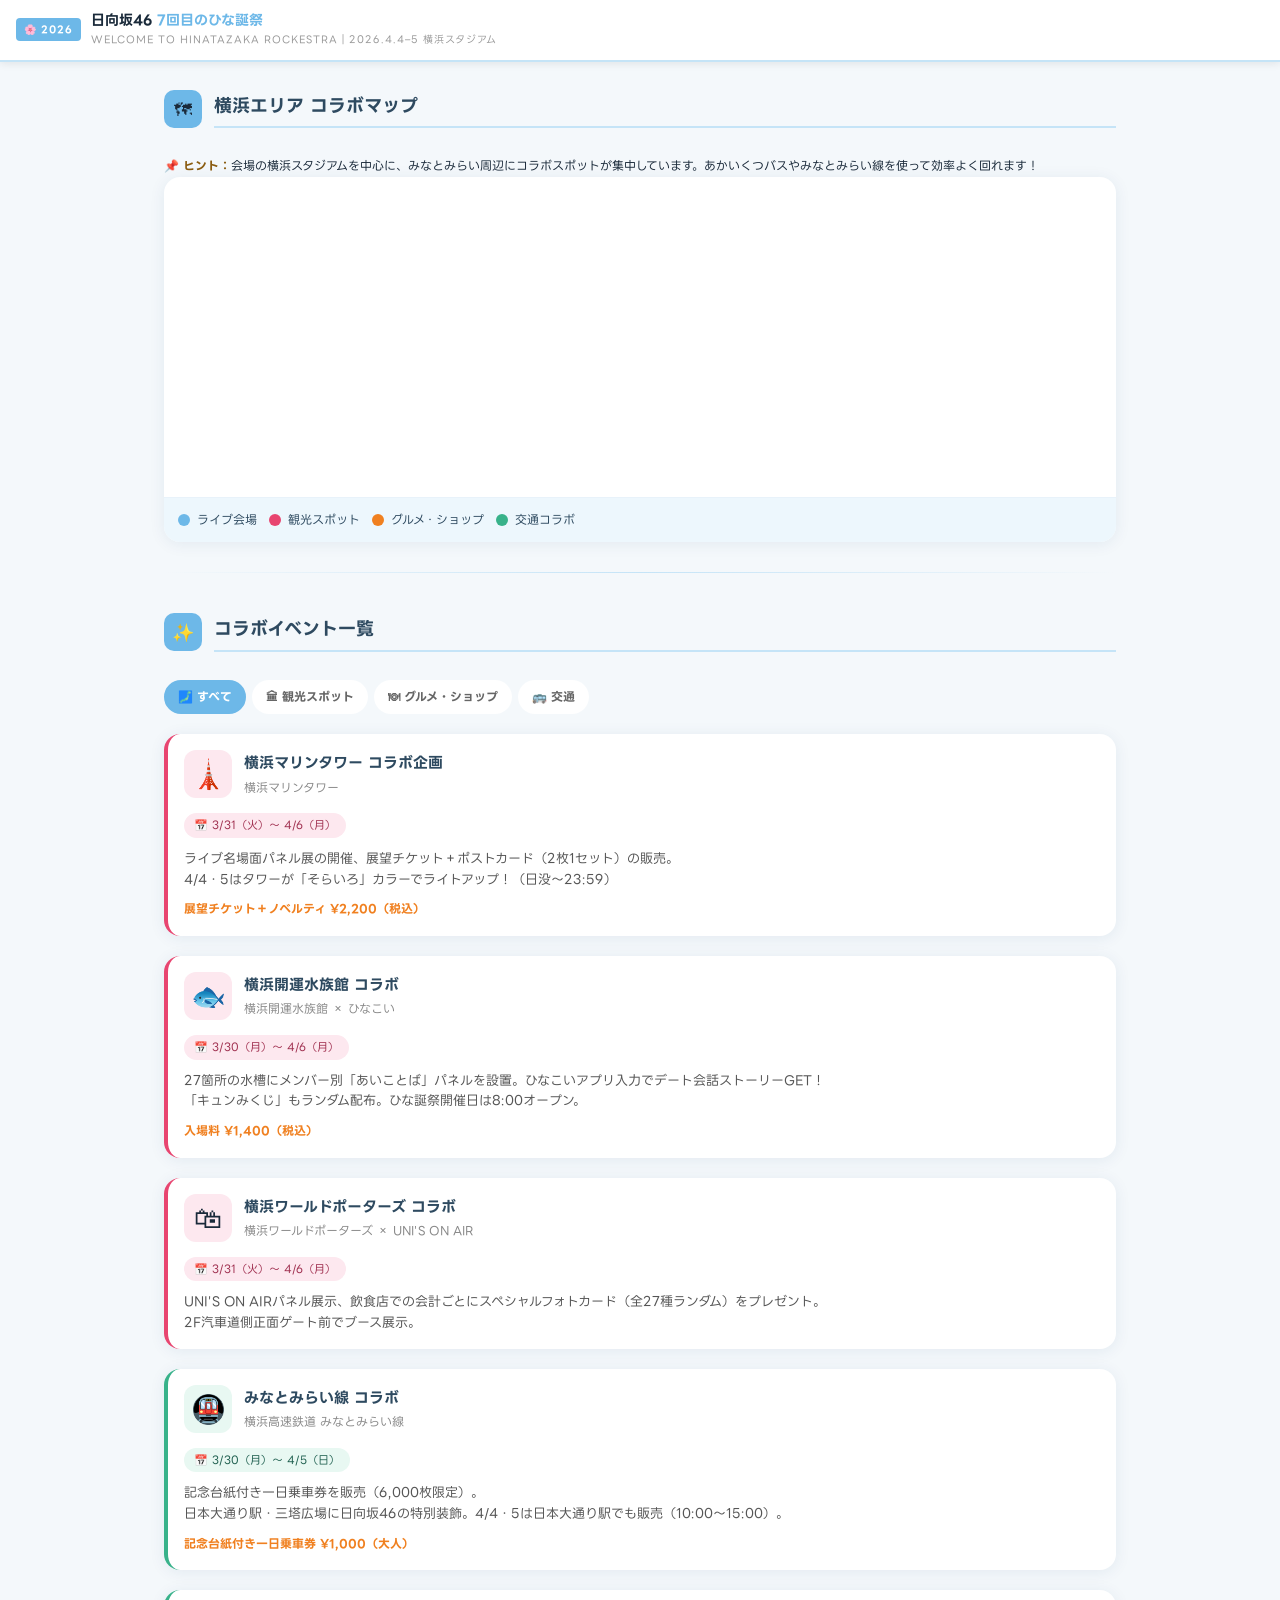
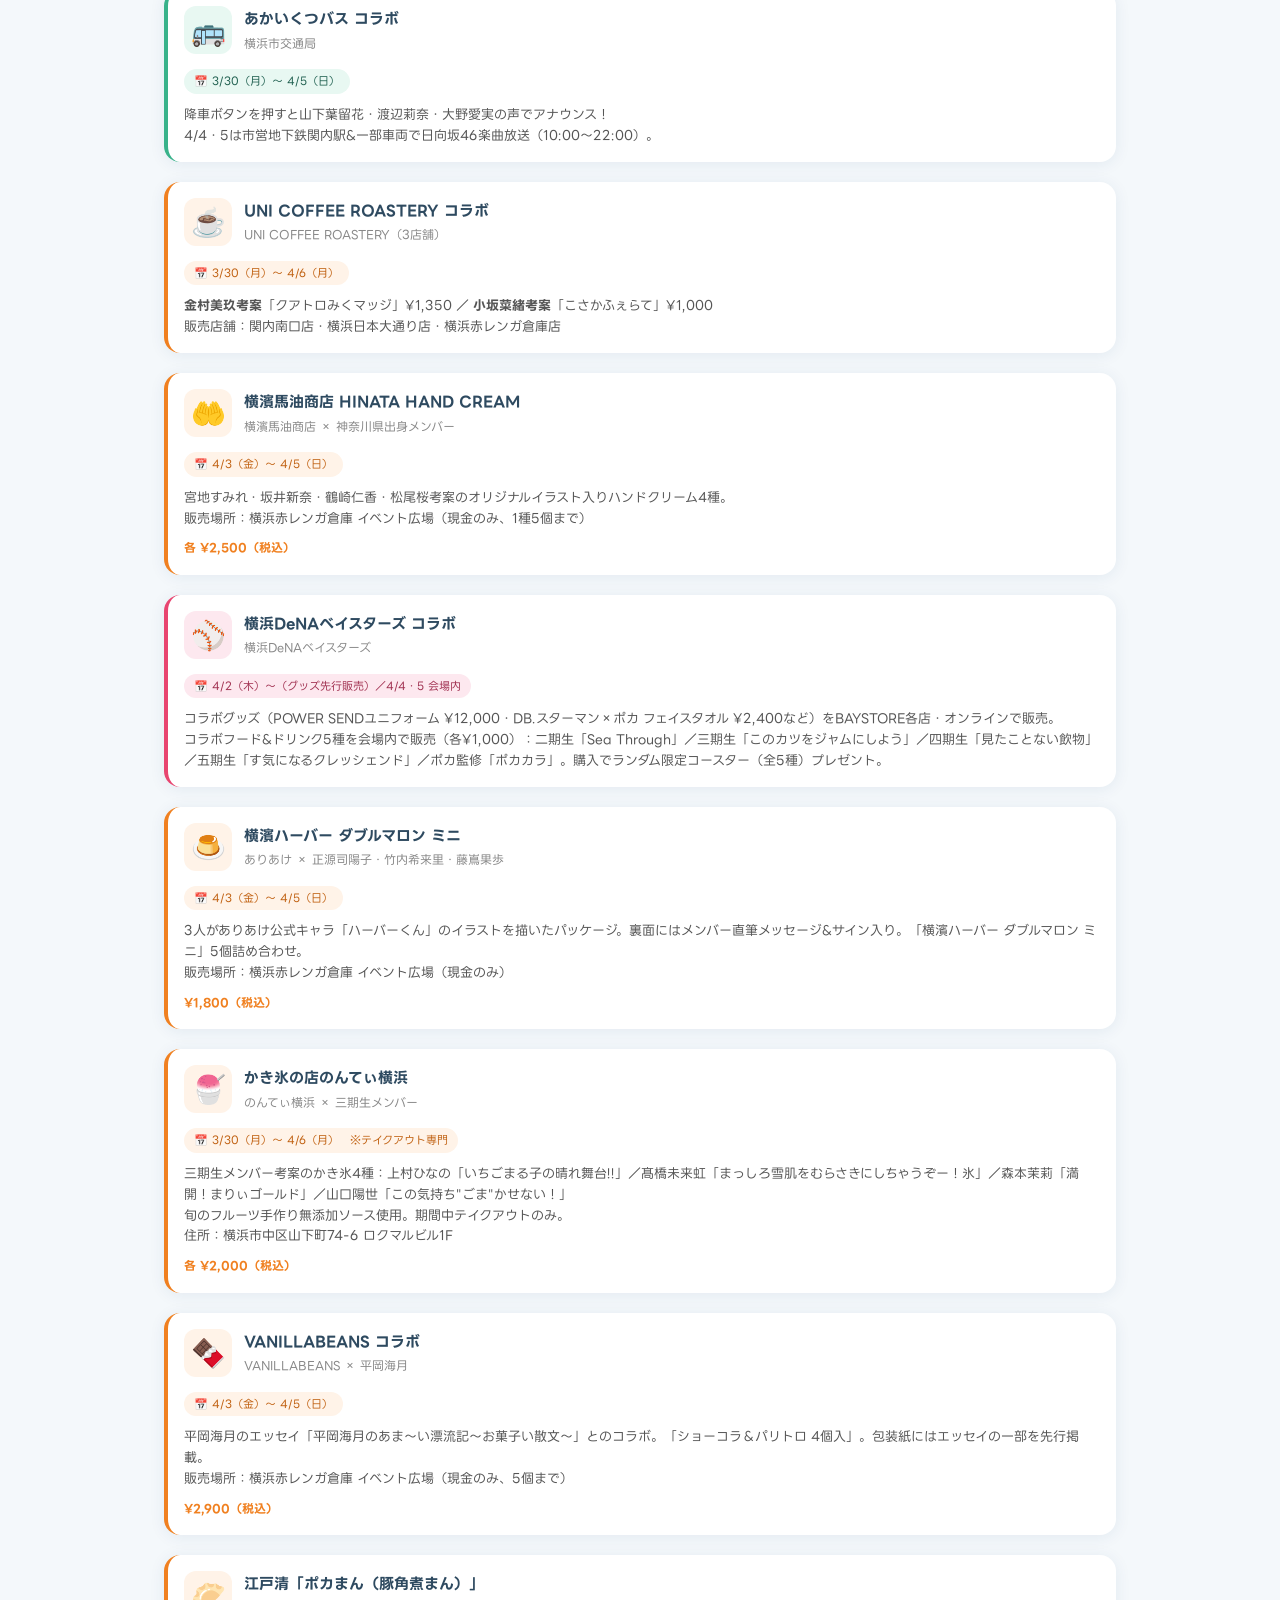
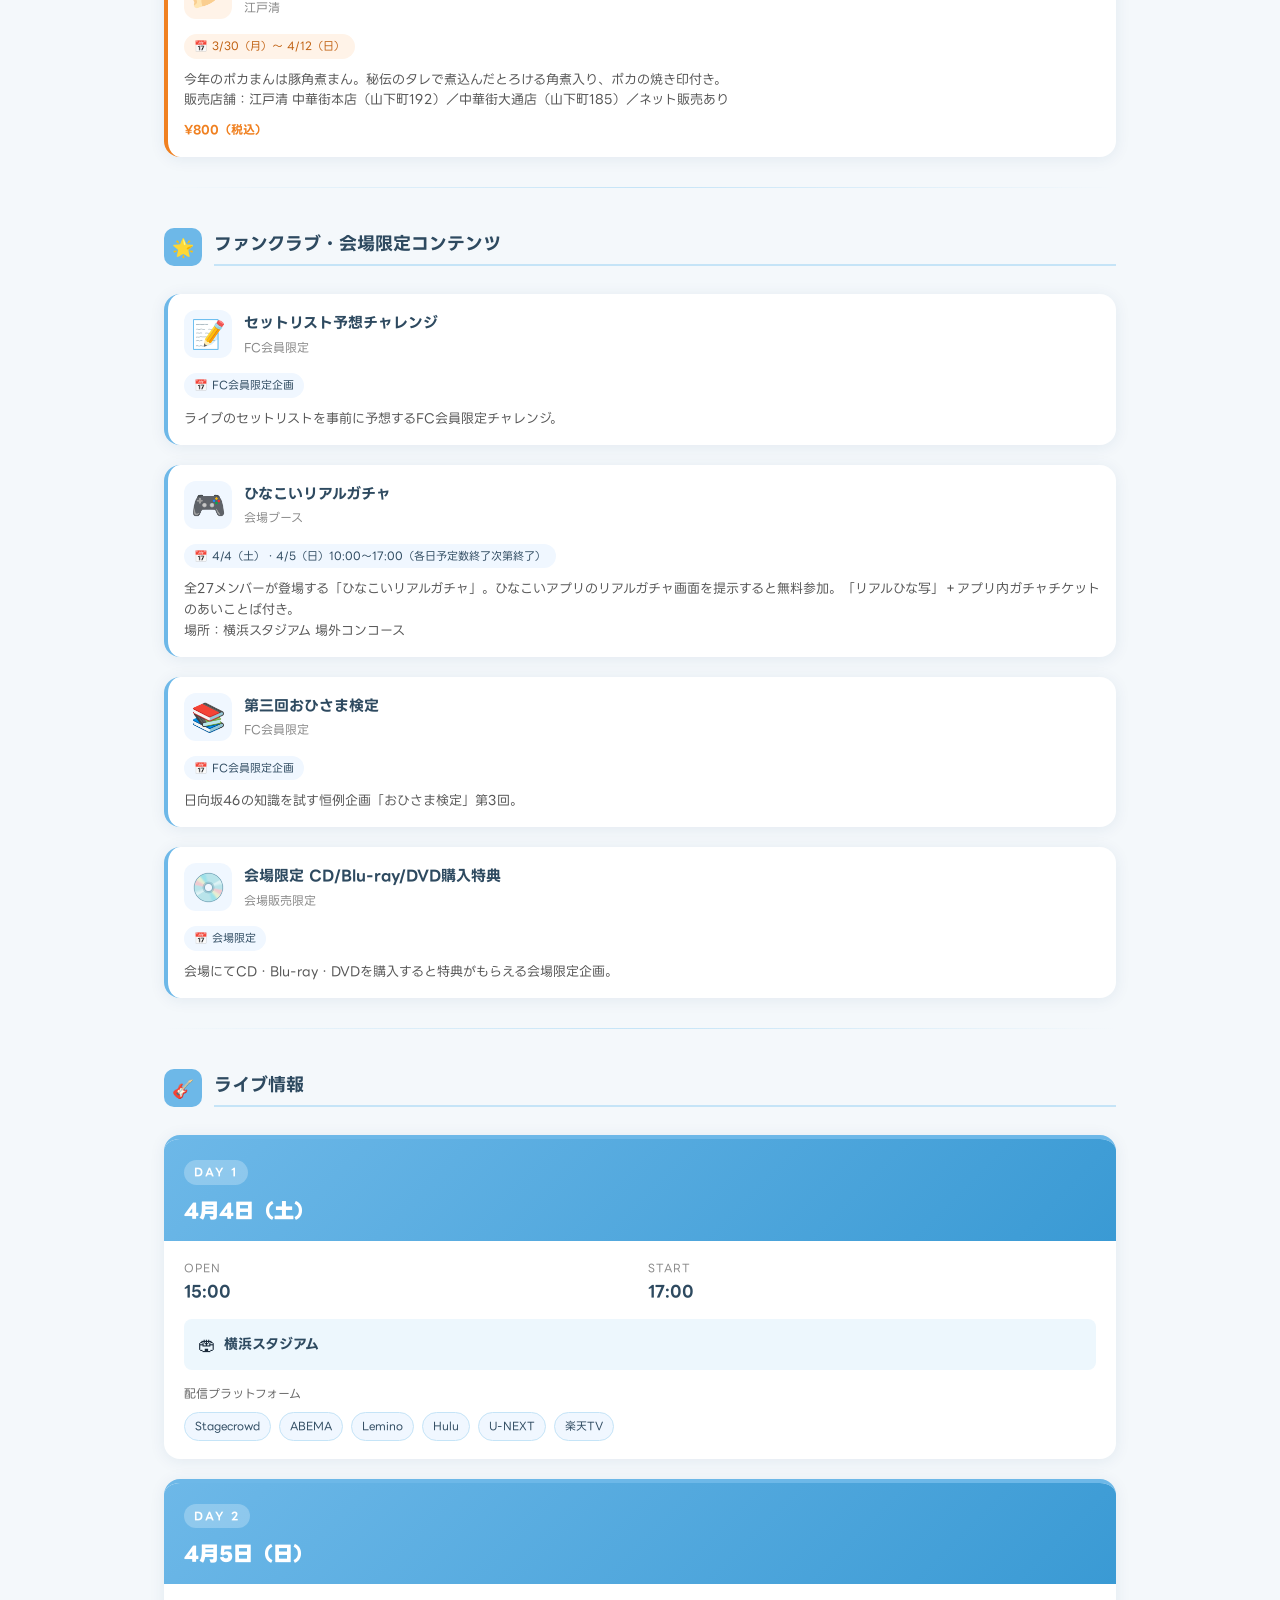
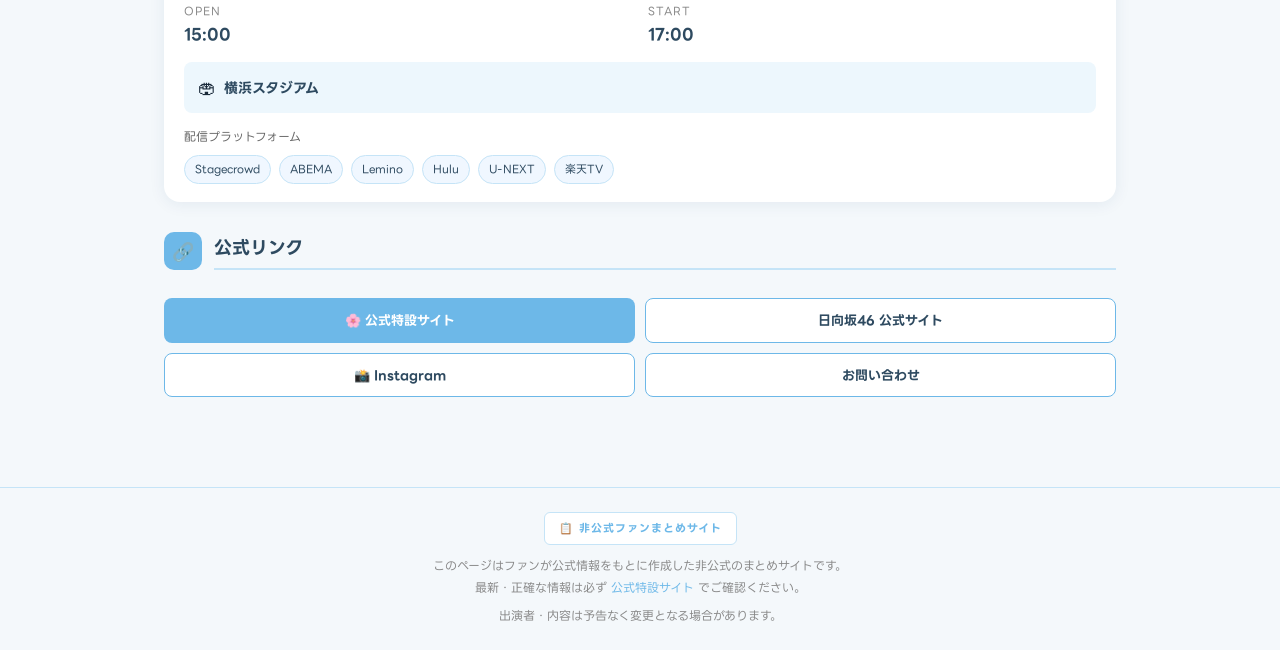
==== index.html @ e3f2eab0 "Rename hinatan7th.html to index.html" ====
<!DOCTYPE html>
<html lang="ja">
<head>
<meta charset="UTF-8">
<meta name="viewport" content="width=device-width, initial-scale=1.0">
<title>7回目のひな誕祭 イベント情報まとめ</title>
<link href="https://fonts.googleapis.com/css2?family=LINE+Seed+JP:wght@400;700&display=swap" rel="stylesheet">
<style>
  :root {
    --sky: #6db8e8;
    --sky-light: #c5e4f7;
    --sky-pale: #edf7fd;
    --yellow: #f9d030;
    --orange: #f08020;
    --dark: #1a2a3a;
    --mid: #2e4a60;
    --white: #ffffff;
    --gray: #f4f8fb;
    --accent: #e84570;
  }

  * { box-sizing: border-box; margin: 0; padding: 0; }

  body {
    font-family: 'LINE Seed JP', sans-serif;
    background: var(--gray);
    color: var(--dark);
    line-height: 1.7;
  }

  /* ===== HEADER ===== */
  .hero {
    background: var(--white);
    border-bottom: 2px solid var(--sky-light);
    padding: 18px 32px;
    display: flex;
    align-items: center;
    gap: 14px;
  }
  .hero-badge {
    display: inline-block;
    background: var(--sky);
    color: var(--white);
    font-size: 11px;
    font-weight: 700;
    letter-spacing: 1px;
    padding: 4px 12px;
    border-radius: 4px;
    white-space: nowrap;
    flex-shrink: 0;
  }
  .hero-text { flex: 1; }
  .hero h1 {
    font-size: 17px;
    color: var(--dark);
    font-weight: 700;
    line-height: 1.2;
  }
  .hero h1 span { color: var(--sky); }
  .hero-sub {
    font-size: 11px;
    color: #999;
    letter-spacing: 1px;
    margin-top: 2px;
  }
  .hero-info-row { display: none; }

  /* ===== SECTION ===== */
  .section {
    max-width: 980px;
    margin: 0 auto;
    padding: 50px 20px 10px;
  }
  .section-title {
    display: flex;
    align-items: center;
    gap: 12px;
    margin-bottom: 28px;
  }
  .section-title .icon {
    width: 38px;
    height: 38px;
    background: var(--sky);
    border-radius: 10px;
    display: flex;
    align-items: center;
    justify-content: center;
    font-size: 18px;
    flex-shrink: 0;
  }
  .section-title h2 {
    font-family: 'LINE Seed JP', sans-serif;
    font-size: 22px;
    font-weight: 700;
    color: var(--mid);
    border-bottom: 2px solid var(--sky-light);
    padding-bottom: 6px;
    flex: 1;
  }

  /* ===== LIVE CARDS ===== */
  .live-grid {
    display: grid;
    grid-template-columns: repeat(auto-fit, minmax(280px, 1fr));
    gap: 20px;
    margin-bottom: 30px;
  }
  .live-card {
    background: white;
    border-radius: 16px;
    overflow: hidden;
    box-shadow: 0 2px 16px rgba(30,70,120,0.08);
    border-top: 4px solid var(--sky);
  }
  .live-card-head {
    background: linear-gradient(135deg, var(--sky) 0%, #3a9ad4 100%);
    color: white;
    padding: 18px 20px 14px;
  }
  .live-card-head .day-badge {
    background: rgba(255,255,255,0.25);
    font-size: 11px;
    font-weight: 700;
    letter-spacing: 2px;
    padding: 3px 10px;
    border-radius: 20px;
    margin-bottom: 8px;
    display: inline-block;
  }
  .live-card-head .date {
    font-size: 20px;
    font-weight: 900;
  }
  .live-card-body { padding: 18px 20px; }
  .time-row {
    display: flex;
    gap: 16px;
    margin-bottom: 14px;
  }
  .time-item { flex: 1; }
  .time-item .t-label { font-size: 11px; color: #888; letter-spacing: 1px; }
  .time-item .t-value { font-size: 16px; font-weight: 700; color: var(--mid); }
  .venue-row {
    display: flex;
    align-items: center;
    gap: 8px;
    background: var(--sky-pale);
    border-radius: 8px;
    padding: 10px 14px;
    margin-bottom: 14px;
  }
  .venue-row .v-icon { font-size: 18px; }
  .venue-row .v-text { font-size: 14px; font-weight: 700; color: var(--mid); }
  .stream-label { font-size: 12px; color: #666; margin-bottom: 8px; font-weight: 500; }
  .stream-row {
    display: flex;
    gap: 8px;
    flex-wrap: wrap;
  }
  .stream-tag {
    background: #f0f7ff;
    color: var(--mid);
    font-size: 11px;
    padding: 4px 10px;
    border-radius: 20px;
    border: 1px solid var(--sky-light);
    font-weight: 500;
  }

  /* ===== TICKET BOX ===== */
  .ticket-box {
    background: white;
    border-radius: 16px;
    padding: 24px;
    box-shadow: 0 2px 16px rgba(30,70,120,0.08);
    margin-bottom: 30px;
  }
  .ticket-row {
    display: grid;
    grid-template-columns: repeat(auto-fit, minmax(200px, 1fr));
    gap: 14px;
  }
  .ticket-item {
    border: 1px solid #e0eef8;
    border-radius: 10px;
    padding: 14px 16px;
    position: relative;
  }
  .ticket-item.main { border-color: var(--sky); background: var(--sky-pale); }
  .ticket-item .t-type { font-size: 12px; color: #888; margin-bottom: 4px; }
  .ticket-item .t-price { font-size: 20px; font-weight: 900; color: var(--mid); }
  .ticket-item .t-note { font-size: 11px; color: #aaa; margin-top: 2px; }
  .ticket-links {
    margin-top: 16px;
    display: flex;
    gap: 10px;
    flex-wrap: wrap;
  }
  .ticket-link {
    display: inline-flex;
    align-items: center;
    gap: 6px;
    background: var(--sky);
    color: white;
    text-decoration: none;
    padding: 9px 18px;
    border-radius: 8px;
    font-size: 13px;
    font-weight: 600;
    transition: background 0.2s;
  }
  .ticket-link:hover { background: #4aa8d8; }
  .ticket-link.secondary {
    background: white;
    color: var(--mid);
    border: 1px solid var(--sky);
  }
  .ticket-link.secondary:hover { background: var(--sky-pale); }

  /* ===== COLLAB CARDS ===== */
  .collab-grid {
    display: grid;
    grid-template-columns: repeat(3, 1fr);
    gap: 20px;
    margin-bottom: 30px;
  }
  .collab-card {
    background: white;
    border-radius: 16px;
    padding: 22px;
    box-shadow: 0 2px 16px rgba(30,70,120,0.08);
    border-left: 4px solid var(--sky);
    transition: transform 0.2s, box-shadow 0.2s;
  }
  .collab-card:hover {
    transform: translateY(-3px);
    box-shadow: 0 8px 28px rgba(30,70,120,0.14);
  }
  .collab-card.food { border-left-color: var(--orange); }
  .collab-card.transport { border-left-color: #38b28a; }
  .collab-card.spot { border-left-color: var(--accent); }
  .collab-head {
    display: flex;
    align-items: flex-start;
    gap: 12px;
    margin-bottom: 12px;
  }
  .collab-emoji {
    font-size: 28px;
    width: 48px;
    height: 48px;
    display: flex;
    align-items: center;
    justify-content: center;
    background: var(--sky-pale);
    border-radius: 12px;
    flex-shrink: 0;
  }
  .collab-card.food .collab-emoji { background: #fff3e8; }
  .collab-card.transport .collab-emoji { background: #e8f8f2; }
  .collab-card.spot .collab-emoji { background: #fde8ef; }
  .collab-title { font-size: 15px; font-weight: 700; color: var(--mid); margin-bottom: 2px; }
  .collab-partner { font-size: 12px; color: #888; }
  .collab-period {
    display: inline-block;
    background: #f0f7ff;
    color: var(--mid);
    font-size: 11px;
    padding: 3px 10px;
    border-radius: 20px;
    margin-bottom: 10px;
    font-weight: 500;
  }
  .collab-card.food .collab-period { background: #fff3e8; color: #c06010; }
  .collab-card.transport .collab-period { background: #e8f8f2; color: #206050; }
  .collab-card.spot .collab-period { background: #fde8ef; color: #a03050; }
  .collab-desc { font-size: 13px; color: #555; line-height: 1.6; }
  .collab-price {
    margin-top: 10px;
    font-size: 12px;
    font-weight: 700;
    color: var(--orange);
  }

  /* ===== MAP ===== */
  .map-container {
    background: white;
    border-radius: 16px;
    overflow: hidden;
    box-shadow: 0 2px 16px rgba(30,70,120,0.08);
    margin-bottom: 30px;
  }
  .map-container iframe {
    width: 100%;
    height: 460px;
    border: none;
    display: block;
  }
  .map-legend {
    padding: 18px 22px;
    display: flex;
    gap: 20px;
    flex-wrap: wrap;
    border-top: 1px solid #e8f2fa;
    background: var(--sky-pale);
  }
  .map-legend-item {
    display: flex;
    align-items: center;
    gap: 7px;
    font-size: 12px;
    color: var(--mid);
    font-weight: 500;
  }
  .legend-dot {
    width: 12px;
    height: 12px;
    border-radius: 50%;
    flex-shrink: 0;
  }

  /* ===== CATEGORY TABS ===== */
  .cat-tabs {
    display: flex;
    gap: 10px;
    flex-wrap: wrap;
    margin-bottom: 20px;
  }
  .cat-tab {
    padding: 6px 16px;
    border-radius: 20px;
    font-size: 13px;
    font-weight: 600;
    cursor: pointer;
    border: 2px solid transparent;
    background: white;
    color: #666;
    transition: all 0.2s;
  }
  .cat-tab.active, .cat-tab:hover { background: var(--sky); color: white; border-color: var(--sky); }
  .cat-tab.food.active, .cat-tab.food:hover { background: var(--orange); border-color: var(--orange); }
  .cat-tab.transport.active, .cat-tab.transport:hover { background: #38b28a; border-color: #38b28a; }
  .cat-tab.spot.active, .cat-tab.spot:hover { background: var(--accent); border-color: var(--accent); }

  /* ===== DIVIDER ===== */
  .divider {
    height: 1px;
    background: linear-gradient(90deg, transparent, var(--sky-light), transparent);
    margin: 10px 0 40px;
  }

  /* ===== FOOTER ===== */
  footer {
    background: var(--gray);
    border-top: 1px solid var(--sky-light);
    color: #888;
    text-align: center;
    padding: 24px 20px;
    font-size: 12px;
    margin-top: 40px;
    line-height: 1.8;
  }
  footer a { color: var(--sky); text-decoration: none; }
  footer a:hover { text-decoration: underline; }
  footer .fan-note {
    display: inline-block;
    background: #fff;
    border: 1px solid var(--sky-light);
    border-radius: 6px;
    padding: 6px 14px;
    margin-bottom: 10px;
    font-size: 11px;
    color: var(--sky);
    font-weight: 700;
    letter-spacing: 1px;
  }

  /* ===== MOBILE ===== */
  @media (min-width: 601px) and (max-width: 900px) {
    .collab-grid { grid-template-columns: repeat(2, 1fr); }
  }
    .hero { padding: 12px 16px; gap: 10px; position: sticky; top: 0; z-index: 100; box-shadow: 0 2px 8px rgba(0,0,0,0.08); }
    .hero h1 { font-size: 14px; }
    .hero-sub { font-size: 10px; }
    .hero-badge { font-size: 10px; padding: 3px 8px; }
    .section { padding: 28px 14px 10px; }
    .live-grid { grid-template-columns: 1fr; }
    .collab-grid { grid-template-columns: 1fr; }
    .ticket-row { grid-template-columns: 1fr; }
    .map-container iframe { height: 320px; }
    .map-legend { gap: 12px; padding: 12px 14px; }
    .ticket-link { padding: 10px 14px; font-size: 13px; flex: 1 1 calc(50% - 5px); text-align: center; justify-content: center; }
    .cat-tabs { gap: 6px; }
    .cat-tab { font-size: 12px; padding: 5px 12px; }
    .section-title h2 { font-size: 18px; }
    .collab-card { padding: 16px; }
    .notice { font-size: 12px; }
  }

  /* ===== NOTICE BOX ===== */
  .notice {
    background: linear-gradient(135deg, #fff8e8, #fff3d4);
    border-left: 4px solid var(--yellow);
    border-radius: 0 12px 12px 0;
    padding: 14px 18px;
    font-size: 13px;
    color: #6b4c10;
    margin-bottom: 20px;
  }
  .notice strong { color: #8a5c10; }
</style>
</head>
<body>

<!-- HEADER -->
<div class="hero">
  <div class="hero-badge">🌸 2026</div>
  <div class="hero-text">
    <h1>日向坂46 <span>7回目のひな誕祭</span></h1>
    <div class="hero-sub">WELCOME TO HINATAZAKA ROCKESTRA｜2026.4.4–5 横浜スタジアム</div>
  </div>
</div>

<!-- MAP -->
<div class="section">
  <div class="section-title">
    <div class="icon">🗺</div>
    <h2>横浜エリア コラボマップ</h2>
  </div>
  <div class="notice">
    <strong>📌 ヒント：</strong>会場の横浜スタジアムを中心に、みなとみらい周辺にコラボスポットが集中しています。あかいくつバスやみなとみらい線を使って効率よく回れます！
  </div>
  <div class="map-container">
    <iframe
      src="https://www.google.com/maps/embed?pb=!1m54!1m12!1m3!1d13091.47!2d139.635!3d35.448!2m3!1f0!2f0!3f0!3m2!1i1024!2i768!4f13.1!4m39!3e2!4m5!1s ChIJq6YCCvBcGGARbAcQb4LatO4!2z5qiq5rWc44K544K_44K444Ki44Og!3m2!1d35.4432233!2d139.6401002!4m5!1sChIJ_2RVhR1dGGAR98Vdq5w3DPw!2z5qiq5rWc44Oe44Oq44Oz44K_44Ov44O8!3m2!1d35.4439383!2d139.6509414!4m5!1sChIJz8UoTL9dGGARvR685YZdPq4!2z5qiq5rWc6ZaA6YKj5aSn5peF6aSo!3m2!1d35.443125699999996!2d139.6445491!4m5!1sChIJSXGAhfhcGGARcz3MKth9lJQ!2z5qiq5rWc6LK35Uy355Sf5YaF5bqr!3m2!1d35.452632099999995!2d139.6428944!4m5!1sChIJ-fqqvllcGGARA266GZ-xatU!2z5qiq5rWc5Ymy44O844Or44OJ44Od44O844K_44O844Y!3m2!1d35.453991099999996!2d139.6389486!4m5!1sChIJq55krW1dGGARGgB4wbzkTik!2dUU5JIENPRkZFRSBST0FTVEVSWSDml6XmnKzml6XmnKzmgqTpg6g!3m2!1d35.446845499999995!2d139.6408256!5e0!3m2!1sja!2sjp!4v1700000000000!5m2!1sja!2sjp"
      allowfullscreen
      loading="lazy"
      referrerpolicy="no-referrer-when-downgrade"
      title="ひな誕祭コラボスポットマップ">
    </iframe>
    <div class="map-legend">
      <div class="map-legend-item"><div class="legend-dot" style="background:#6db8e8;"></div> ライブ会場</div>
      <div class="map-legend-item"><div class="legend-dot" style="background:#e84570;"></div> 観光スポット</div>
      <div class="map-legend-item"><div class="legend-dot" style="background:#f08020;"></div> グルメ・ショップ</div>
      <div class="map-legend-item"><div class="legend-dot" style="background:#38b28a;"></div> 交通コラボ</div>
    </div>
  </div>

  <div class="divider"></div>

  <!-- COLLAB -->
  <div class="section-title">
    <div class="icon">✨</div>
    <h2>コラボイベント一覧</h2>
  </div>

  <div class="cat-tabs">
    <span class="cat-tab active">🗾 すべて</span>
    <span class="cat-tab spot">🏛 観光スポット</span>
    <span class="cat-tab food">🍽 グルメ・ショップ</span>
    <span class="cat-tab transport">🚌 交通</span>
  </div>

  <div class="collab-grid">

    <!-- 横浜マリンタワー -->
    <div class="collab-card spot">
      <div class="collab-head">
        <div class="collab-emoji">🗼</div>
        <div>
          <div class="collab-title">横浜マリンタワー コラボ企画</div>
          <div class="collab-partner">横浜マリンタワー</div>
        </div>
      </div>
      <div class="collab-period">📅 3/31（火）〜 4/6（月）</div>
      <div class="collab-desc">
        ライブ名場面パネル展の開催、展望チケット＋ポストカード（2枚1セット）の販売。<br>
        4/4・5はタワーが「そらいろ」カラーでライトアップ！（日没〜23:59）
      </div>
      <div class="collab-price">展望チケット＋ノベルティ ¥2,200（税込）</div>
    </div>

    <!-- 横浜開運水族館 -->
    <div class="collab-card spot">
      <div class="collab-head">
        <div class="collab-emoji">🐟</div>
        <div>
          <div class="collab-title">横浜開運水族館 コラボ</div>
          <div class="collab-partner">横浜開運水族館 × ひなこい</div>
        </div>
      </div>
      <div class="collab-period">📅 3/30（月）〜 4/6（月）</div>
      <div class="collab-desc">
        27箇所の水槽にメンバー別「あいことば」パネルを設置。ひなこいアプリ入力でデート会話ストーリーGET！<br>
        「キュンみくじ」もランダム配布。ひな誕祭開催日は8:00オープン。
      </div>
      <div class="collab-price">入場料 ¥1,400（税込）</div>
    </div>

    <!-- ワールドポーターズ -->
    <div class="collab-card spot">
      <div class="collab-head">
        <div class="collab-emoji">🛍</div>
        <div>
          <div class="collab-title">横浜ワールドポーターズ コラボ</div>
          <div class="collab-partner">横浜ワールドポーターズ × UNI'S ON AIR</div>
        </div>
      </div>
      <div class="collab-period">📅 3/31（火）〜 4/6（月）</div>
      <div class="collab-desc">
        UNI'S ON AIRパネル展示、飲食店での会計ごとにスペシャルフォトカード（全27種ランダム）をプレゼント。<br>
        2F汽車道側正面ゲート前でブース展示。
      </div>
    </div>

    <!-- みなとみらい線 -->
    <div class="collab-card transport">
      <div class="collab-head">
        <div class="collab-emoji">🚇</div>
        <div>
          <div class="collab-title">みなとみらい線 コラボ</div>
          <div class="collab-partner">横浜高速鉄道 みなとみらい線</div>
        </div>
      </div>
      <div class="collab-period">📅 3/30（月）〜 4/5（日）</div>
      <div class="collab-desc">
        記念台紙付き一日乗車券を販売（6,000枚限定）。<br>
        日本大通り駅・三塔広場に日向坂46の特別装飾。4/4・5は日本大通り駅でも販売（10:00〜15:00）。
      </div>
      <div class="collab-price">記念台紙付き一日乗車券 ¥1,000（大人）</div>
    </div>

    <!-- あかいくつバス -->
    <div class="collab-card transport">
      <div class="collab-head">
        <div class="collab-emoji">🚌</div>
        <div>
          <div class="collab-title">あかいくつバス コラボ</div>
          <div class="collab-partner">横浜市交通局</div>
        </div>
      </div>
      <div class="collab-period">📅 3/30（月）〜 4/5（日）</div>
      <div class="collab-desc">
        降車ボタンを押すと山下葉留花・渡辺莉奈・大野愛実の声でアナウンス！<br>
        4/4・5は市営地下鉄関内駅&一部車両で日向坂46楽曲放送（10:00〜22:00）。
      </div>
    </div>

    <!-- UNI COFFEE ROASTERY -->
    <div class="collab-card food">
      <div class="collab-head">
        <div class="collab-emoji">☕</div>
        <div>
          <div class="collab-title">UNI COFFEE ROASTERY コラボ</div>
          <div class="collab-partner">UNI COFFEE ROASTERY（3店舗）</div>
        </div>
      </div>
      <div class="collab-period">📅 3/30（月）〜 4/6（月）</div>
      <div class="collab-desc">
        <strong>金村美玖考案</strong>「クアトロみくマッジ」¥1,350 ／ <strong>小坂菜緒考案</strong>「こさかふぇらて」¥1,000<br>
        販売店舗：関内南口店・横浜日本大通り店・横浜赤レンガ倉庫店
      </div>
    </div>

    <!-- 横濱馬油商店 -->
    <div class="collab-card food">
      <div class="collab-head">
        <div class="collab-emoji">🤲</div>
        <div>
          <div class="collab-title">横濱馬油商店 HINATA HAND CREAM</div>
          <div class="collab-partner">横濱馬油商店 × 神奈川県出身メンバー</div>
        </div>
      </div>
      <div class="collab-period">📅 4/3（金）〜 4/5（日）</div>
      <div class="collab-desc">
        宮地すみれ・坂井新奈・鶴崎仁香・松尾桜考案のオリジナルイラスト入りハンドクリーム4種。<br>
        販売場所：横浜赤レンガ倉庫 イベント広場（現金のみ、1種5個まで）
      </div>
      <div class="collab-price">各 ¥2,500（税込）</div>
    </div>

    <!-- 横浜DeNAベイスターズ -->
    <div class="collab-card spot">
      <div class="collab-head">
        <div class="collab-emoji">⚾</div>
        <div>
          <div class="collab-title">横浜DeNAベイスターズ コラボ</div>
          <div class="collab-partner">横浜DeNAベイスターズ</div>
        </div>
      </div>
      <div class="collab-period">📅 4/2（木）〜（グッズ先行販売）／4/4・5 会場内</div>
      <div class="collab-desc">
        コラボグッズ（POWER SENDユニフォーム ¥12,000・DB.スターマン×ポカ フェイスタオル ¥2,400など）をBAYSTORE各店・オンラインで販売。<br>
        コラボフード&ドリンク5種を会場内で販売（各¥1,000）：二期生「Sea Through」／三期生「このカツをジャムにしよう」／四期生「見たことない飲物」／五期生「す気になるクレッシェンド」／ポカ監修「ポカカラ」。購入でランダム限定コースター（全5種）プレゼント。
      </div>
    </div>

    <!-- 横浜ハーバー -->
    <div class="collab-card food">
      <div class="collab-head">
        <div class="collab-emoji">🍮</div>
        <div>
          <div class="collab-title">横濱ハーバー ダブルマロン ミニ</div>
          <div class="collab-partner">ありあけ × 正源司陽子・竹内希来里・藤嶌果歩</div>
        </div>
      </div>
      <div class="collab-period">📅 4/3（金）〜 4/5（日）</div>
      <div class="collab-desc">
        3人がありあけ公式キャラ「ハーバーくん」のイラストを描いたパッケージ。裏面にはメンバー直筆メッセージ&サイン入り。「横濱ハーバー ダブルマロン ミニ」5個詰め合わせ。<br>
        販売場所：横浜赤レンガ倉庫 イベント広場（現金のみ）
      </div>
      <div class="collab-price">¥1,800（税込）</div>
    </div>

    <!-- かき氷のんてぃ -->
    <div class="collab-card food">
      <div class="collab-head">
        <div class="collab-emoji">🍧</div>
        <div>
          <div class="collab-title">かき氷の店のんてぃ横浜</div>
          <div class="collab-partner">のんてぃ横浜 × 三期生メンバー</div>
        </div>
      </div>
      <div class="collab-period">📅 3/30（月）〜 4/6（月）　※テイクアウト専門</div>
      <div class="collab-desc">
        三期生メンバー考案のかき氷4種：上村ひなの「いちごまる子の晴れ舞台!!」／髙橋未来虹「まっしろ雪肌をむらさきにしちゃうぞー！氷」／森本茉莉「満開！まりぃゴールド」／山口陽世「この気持ち"ごま"かせない！」<br>
        旬のフルーツ手作り無添加ソース使用。期間中テイクアウトのみ。<br>
        住所：横浜市中区山下町74-6 ロクマルビル1F
      </div>
      <div class="collab-price">各 ¥2,000（税込）</div>
    </div>

    <!-- VANILLABEANS -->
    <div class="collab-card food">
      <div class="collab-head">
        <div class="collab-emoji">🍫</div>
        <div>
          <div class="collab-title">VANILLABEANS コラボ</div>
          <div class="collab-partner">VANILLABEANS × 平岡海月</div>
        </div>
      </div>
      <div class="collab-period">📅 4/3（金）〜 4/5（日）</div>
      <div class="collab-desc">
        平岡海月のエッセイ「平岡海月のあま～い漂流記～お菓子い散文～」とのコラボ。「ショーコラ＆パリトロ 4個入」。包装紙にはエッセイの一部を先行掲載。<br>
        販売場所：横浜赤レンガ倉庫 イベント広場（現金のみ、5個まで）
      </div>
      <div class="collab-price">¥2,900（税込）</div>
    </div>

    <!-- 江戸清ポカまん -->
    <div class="collab-card food">
      <div class="collab-head">
        <div class="collab-emoji">🥟</div>
        <div>
          <div class="collab-title">江戸清「ポカまん（豚角煮まん）」</div>
          <div class="collab-partner">江戸清</div>
        </div>
      </div>
      <div class="collab-period">📅 3/30（月）〜 4/12（日）</div>
      <div class="collab-desc">
        今年のポカまんは豚角煮まん。秘伝のタレで煮込んだとろける角煮入り、ポカの焼き印付き。<br>
        販売店舗：江戸清 中華街本店（山下町192）／中華街大通店（山下町185）／ネット販売あり
      </div>
      <div class="collab-price">¥800（税込）</div>
    </div>

  </div>

  <div class="divider"></div>

  <!-- FC EVENTS -->
  <div class="section-title">
    <div class="icon">🌟</div>
    <h2>ファンクラブ・会場限定コンテンツ</h2>
  </div>
  <div class="collab-grid">
    <div class="collab-card">
      <div class="collab-head">
        <div class="collab-emoji" style="background:#f0f7ff;">📝</div>
        <div>
          <div class="collab-title">セットリスト予想チャレンジ</div>
          <div class="collab-partner">FC会員限定</div>
        </div>
      </div>
      <div class="collab-period">📅 FC会員限定企画</div>
      <div class="collab-desc">ライブのセットリストを事前に予想するFC会員限定チャレンジ。</div>
    </div>
    <div class="collab-card">
      <div class="collab-head">
        <div class="collab-emoji" style="background:#f0f7ff;">🎮</div>
        <div>
          <div class="collab-title">ひなこいリアルガチャ</div>
          <div class="collab-partner">会場ブース</div>
        </div>
      </div>
      <div class="collab-period">📅 4/4（土）・4/5（日）10:00〜17:00（各日予定数終了次第終了）</div>
      <div class="collab-desc">
        全27メンバーが登場する「ひなこいリアルガチャ」。ひなこいアプリのリアルガチャ画面を提示すると無料参加。「リアルひな写」＋アプリ内ガチャチケットのあいことば付き。<br>
        場所：横浜スタジアム 場外コンコース
      </div>
    </div>
    <div class="collab-card">
      <div class="collab-head">
        <div class="collab-emoji" style="background:#f0f7ff;">📚</div>
        <div>
          <div class="collab-title">第三回おひさま検定</div>
          <div class="collab-partner">FC会員限定</div>
        </div>
      </div>
      <div class="collab-period">📅 FC会員限定企画</div>
      <div class="collab-desc">日向坂46の知識を試す恒例企画「おひさま検定」第3回。</div>
    </div>
    <div class="collab-card">
      <div class="collab-head">
        <div class="collab-emoji" style="background:#f0f7ff;">💿</div>
        <div>
          <div class="collab-title">会場限定 CD/Blu-ray/DVD購入特典</div>
          <div class="collab-partner">会場販売限定</div>
        </div>
      </div>
      <div class="collab-period">📅 会場限定</div>
      <div class="collab-desc">会場にてCD・Blu-ray・DVDを購入すると特典がもらえる会場限定企画。</div>
    </div>
  </div>

  <div class="divider"></div>

  <!-- LIVE INFO -->
  <div class="section-title">
    <div class="icon">🎸</div>
    <h2>ライブ情報</h2>
  </div>
  <div class="live-grid">
    <div class="live-card">
      <div class="live-card-head">
        <div class="day-badge">DAY 1</div>
        <div class="date">4月4日（土）</div>
      </div>
      <div class="live-card-body">
        <div class="time-row">
          <div class="time-item">
            <div class="t-label">OPEN</div>
            <div class="t-value">15:00</div>
          </div>
          <div class="time-item">
            <div class="t-label">START</div>
            <div class="t-value">17:00</div>
          </div>
        </div>
        <div class="venue-row">
          <div class="v-icon">🏟</div>
          <div class="v-text">横浜スタジアム</div>
        </div>
        <div class="stream-label">配信プラットフォーム</div>
        <div class="stream-row">
          <span class="stream-tag">Stagecrowd</span>
          <span class="stream-tag">ABEMA</span>
          <span class="stream-tag">Lemino</span>
          <span class="stream-tag">Hulu</span>
          <span class="stream-tag">U-NEXT</span>
          <span class="stream-tag">楽天TV</span>
        </div>
      </div>
    </div>
    <div class="live-card">
      <div class="live-card-head">
        <div class="day-badge">DAY 2</div>
        <div class="date">4月5日（日）</div>
      </div>
      <div class="live-card-body">
        <div class="time-row">
          <div class="time-item">
            <div class="t-label">OPEN</div>
            <div class="t-value">15:00</div>
          </div>
          <div class="time-item">
            <div class="t-label">START</div>
            <div class="t-value">17:00</div>
          </div>
        </div>
        <div class="venue-row">
          <div class="v-icon">🏟</div>
          <div class="v-text">横浜スタジアム</div>
        </div>
        <div class="stream-label">配信プラットフォーム</div>
        <div class="stream-row">
          <span class="stream-tag">Stagecrowd</span>
          <span class="stream-tag">ABEMA</span>
          <span class="stream-tag">Lemino</span>
          <span class="stream-tag">Hulu</span>
          <span class="stream-tag">U-NEXT</span>
          <span class="stream-tag">楽天TV</span>
        </div>
      </div>
    </div>
  </div>

  <!-- LINKS -->
  <div class="section-title">
    <div class="icon">🔗</div>
    <h2>公式リンク</h2>
  </div>
  <div class="ticket-links" style="margin-bottom:40px;">
    <a class="ticket-link" href="https://www.hinatazaka46.com/s/official/page/7th-anniversary?ima=0000" target="_blank">🌸 公式特設サイト</a>
    <a class="ticket-link secondary" href="https://www.hinatazaka46.com" target="_blank">日向坂46 公式サイト</a>
    <a class="ticket-link secondary" href="https://www.instagram.com/hinatazaka46/" target="_blank">📸 Instagram</a>
    <a class="ticket-link secondary" href="https://www.liveexsam.co.jp/contact_sakamichi/" target="_blank">お問い合わせ</a>
  </div>
</div>

<footer>
  <div class="fan-note">📋 非公式ファンまとめサイト</div>
  <p>このページはファンが公式情報をもとに作成した非公式のまとめサイトです。</p>
  <p>最新・正確な情報は必ず <a href="https://www.hinatazaka46.com/s/official/page/7th-anniversary?ima=0000" target="_blank">公式特設サイト</a> でご確認ください。</p>
  <p style="margin-top:6px;">出演者・内容は予告なく変更となる場合があります。</p>
</footer>

</body>
</html>
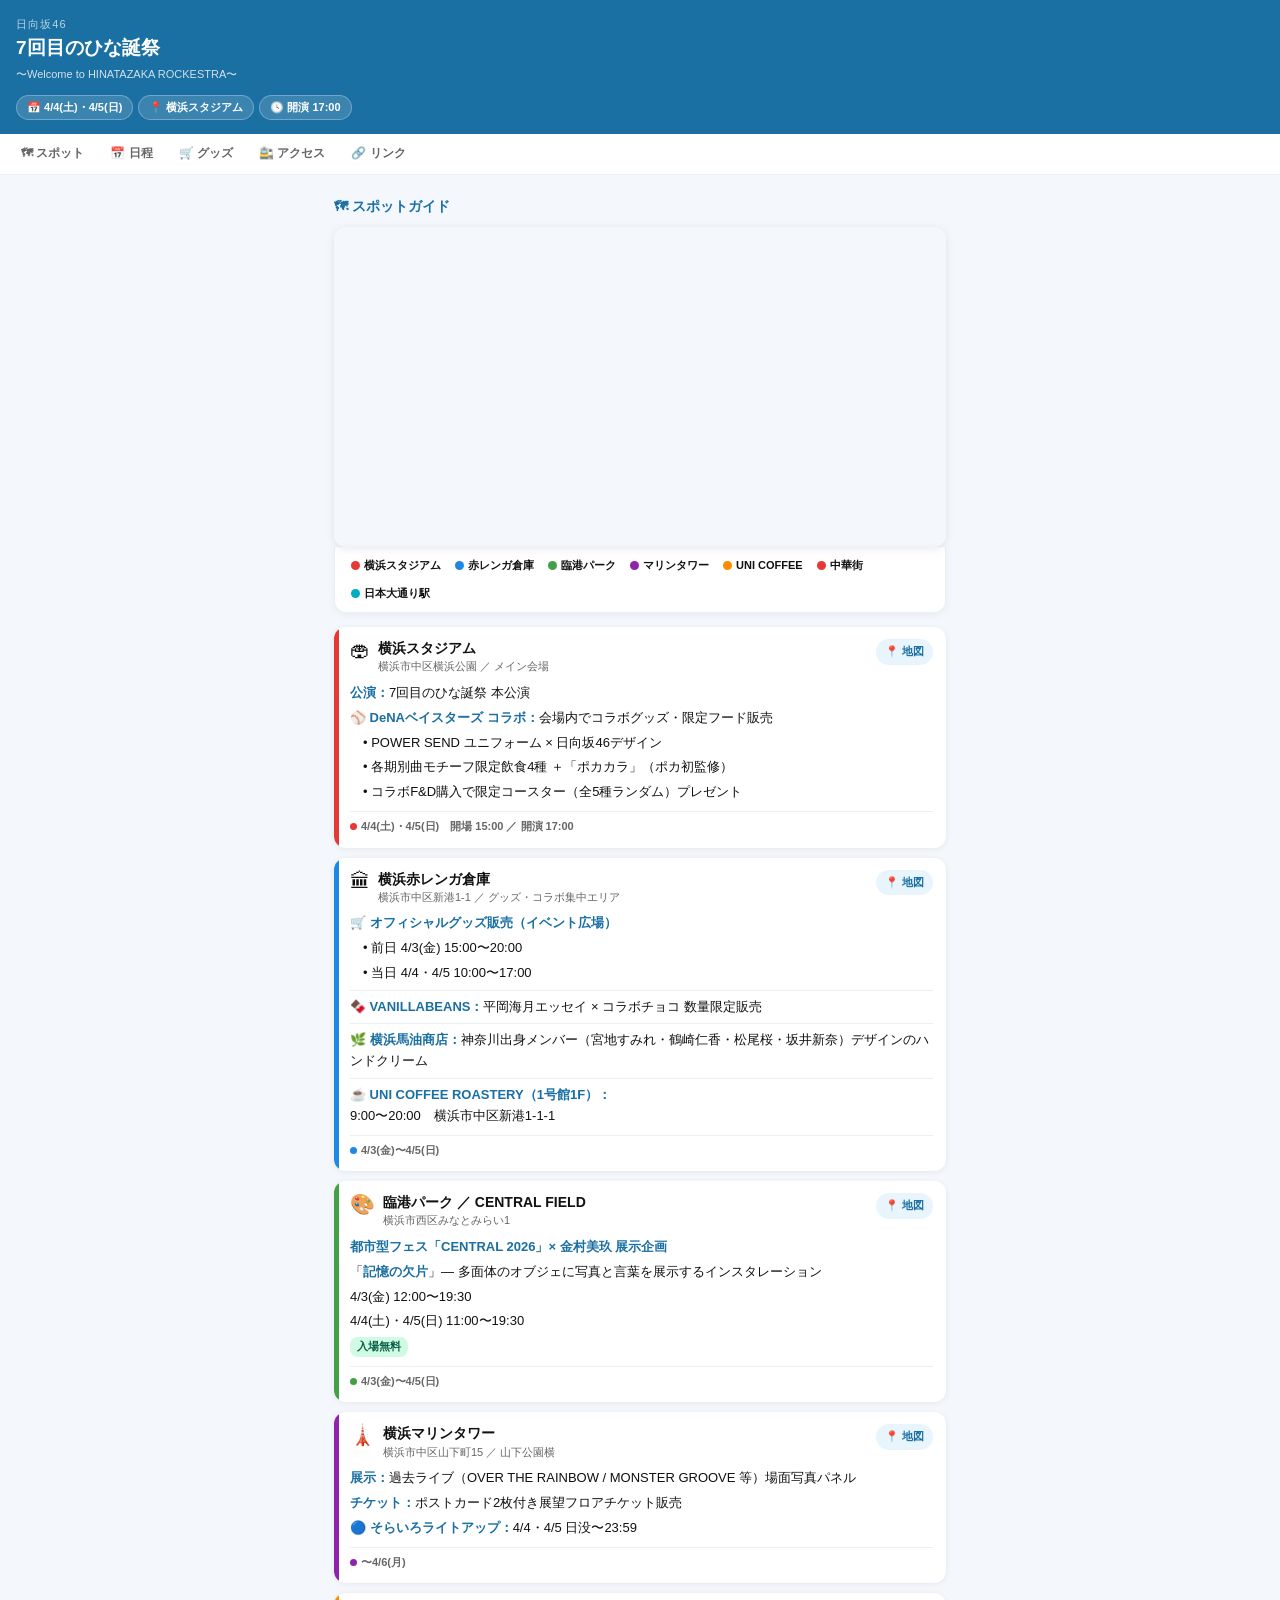
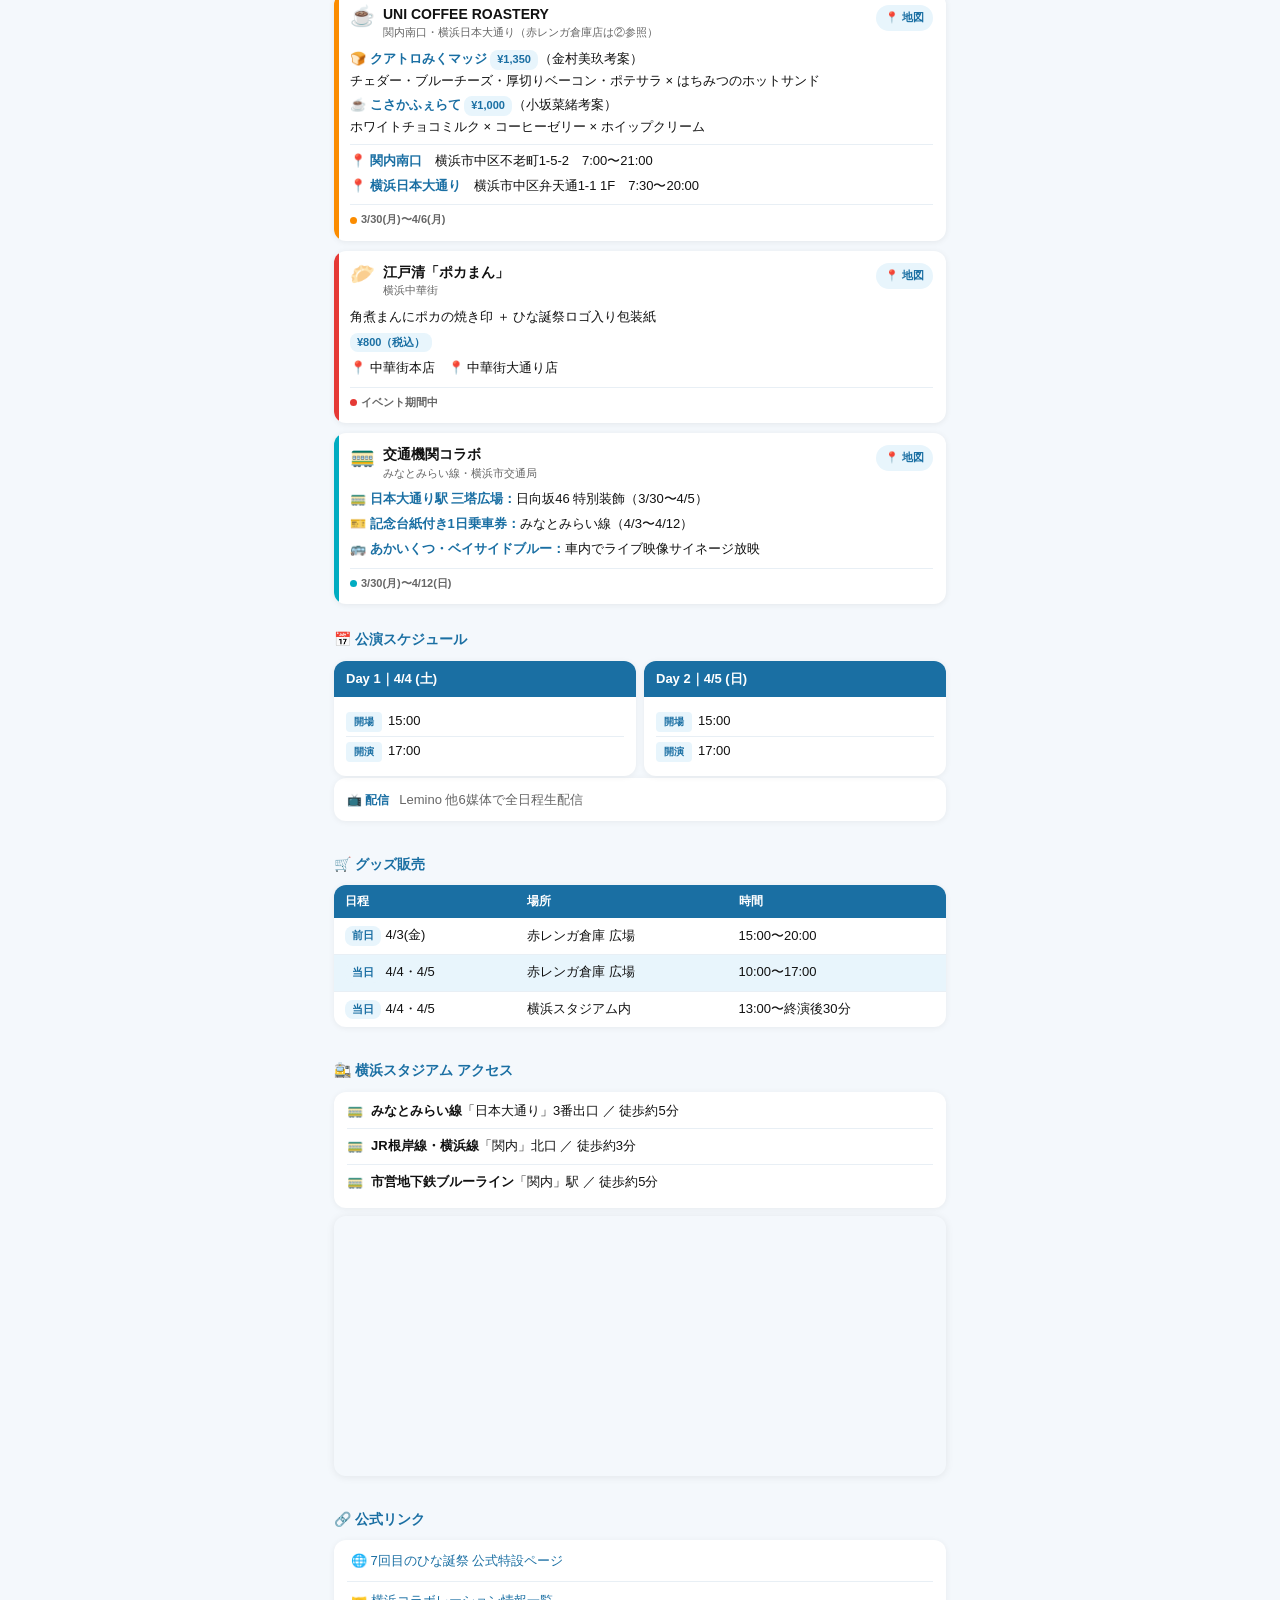
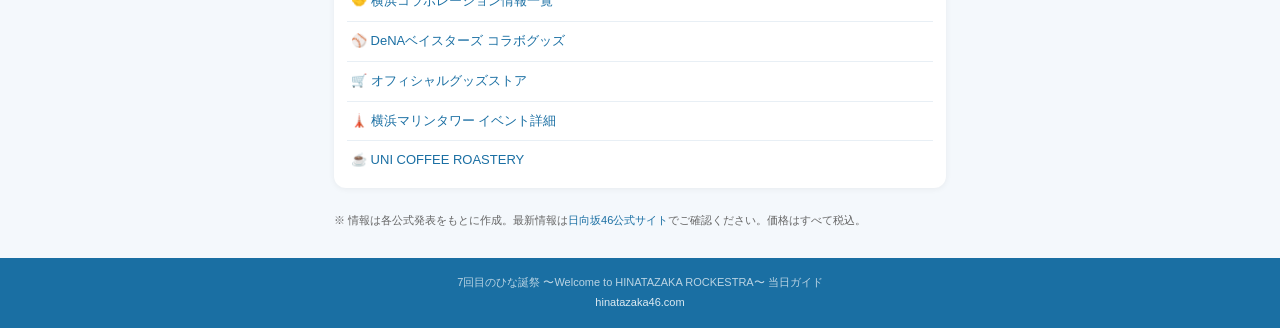
==== commit 37c95201: "Update index.html" ====
--- a/index.html
+++ b/index.html
@@ -1,818 +1,586 @@
 <!DOCTYPE html>
 <html lang="ja">
 <head>
-<meta charset="UTF-8">
-<meta name="viewport" content="width=device-width, initial-scale=1.0">
-<title>7回目のひな誕祭 イベント情報まとめ</title>
-<link href="https://fonts.googleapis.com/css2?family=LINE+Seed+JP:wght@400;700&display=swap" rel="stylesheet">
-<style>
-  :root {
-    --sky: #6db8e8;
-    --sky-light: #c5e4f7;
-    --sky-pale: #edf7fd;
-    --yellow: #f9d030;
-    --orange: #f08020;
-    --dark: #1a2a3a;
-    --mid: #2e4a60;
-    --white: #ffffff;
-    --gray: #f4f8fb;
-    --accent: #e84570;
-  }
-
-  * { box-sizing: border-box; margin: 0; padding: 0; }
-
-  body {
-    font-family: 'LINE Seed JP', sans-serif;
-    background: var(--gray);
-    color: var(--dark);
-    line-height: 1.7;
-  }
-
-  /* ===== HEADER ===== */
-  .hero {
-    background: var(--white);
-    border-bottom: 2px solid var(--sky-light);
-    padding: 18px 32px;
-    display: flex;
-    align-items: center;
-    gap: 14px;
-  }
-  .hero-badge {
-    display: inline-block;
-    background: var(--sky);
-    color: var(--white);
-    font-size: 11px;
-    font-weight: 700;
-    letter-spacing: 1px;
-    padding: 4px 12px;
-    border-radius: 4px;
-    white-space: nowrap;
-    flex-shrink: 0;
-  }
-  .hero-text { flex: 1; }
-  .hero h1 {
-    font-size: 17px;
-    color: var(--dark);
-    font-weight: 700;
-    line-height: 1.2;
-  }
-  .hero h1 span { color: var(--sky); }
-  .hero-sub {
-    font-size: 11px;
-    color: #999;
-    letter-spacing: 1px;
-    margin-top: 2px;
-  }
-  .hero-info-row { display: none; }
-
-  /* ===== SECTION ===== */
-  .section {
-    max-width: 980px;
-    margin: 0 auto;
-    padding: 50px 20px 10px;
-  }
-  .section-title {
-    display: flex;
-    align-items: center;
-    gap: 12px;
-    margin-bottom: 28px;
-  }
-  .section-title .icon {
-    width: 38px;
-    height: 38px;
-    background: var(--sky);
-    border-radius: 10px;
-    display: flex;
-    align-items: center;
-    justify-content: center;
-    font-size: 18px;
-    flex-shrink: 0;
-  }
-  .section-title h2 {
-    font-family: 'LINE Seed JP', sans-serif;
-    font-size: 22px;
-    font-weight: 700;
-    color: var(--mid);
-    border-bottom: 2px solid var(--sky-light);
-    padding-bottom: 6px;
-    flex: 1;
-  }
-
-  /* ===== LIVE CARDS ===== */
-  .live-grid {
-    display: grid;
-    grid-template-columns: repeat(auto-fit, minmax(280px, 1fr));
-    gap: 20px;
-    margin-bottom: 30px;
-  }
-  .live-card {
-    background: white;
-    border-radius: 16px;
-    overflow: hidden;
-    box-shadow: 0 2px 16px rgba(30,70,120,0.08);
-    border-top: 4px solid var(--sky);
-  }
-  .live-card-head {
-    background: linear-gradient(135deg, var(--sky) 0%, #3a9ad4 100%);
-    color: white;
-    padding: 18px 20px 14px;
-  }
-  .live-card-head .day-badge {
-    background: rgba(255,255,255,0.25);
-    font-size: 11px;
-    font-weight: 700;
-    letter-spacing: 2px;
-    padding: 3px 10px;
-    border-radius: 20px;
-    margin-bottom: 8px;
-    display: inline-block;
-  }
-  .live-card-head .date {
-    font-size: 20px;
-    font-weight: 900;
-  }
-  .live-card-body { padding: 18px 20px; }
-  .time-row {
-    display: flex;
-    gap: 16px;
-    margin-bottom: 14px;
-  }
-  .time-item { flex: 1; }
-  .time-item .t-label { font-size: 11px; color: #888; letter-spacing: 1px; }
-  .time-item .t-value { font-size: 16px; font-weight: 700; color: var(--mid); }
-  .venue-row {
-    display: flex;
-    align-items: center;
-    gap: 8px;
-    background: var(--sky-pale);
-    border-radius: 8px;
-    padding: 10px 14px;
-    margin-bottom: 14px;
-  }
-  .venue-row .v-icon { font-size: 18px; }
-  .venue-row .v-text { font-size: 14px; font-weight: 700; color: var(--mid); }
-  .stream-label { font-size: 12px; color: #666; margin-bottom: 8px; font-weight: 500; }
-  .stream-row {
-    display: flex;
-    gap: 8px;
-    flex-wrap: wrap;
-  }
-  .stream-tag {
-    background: #f0f7ff;
-    color: var(--mid);
-    font-size: 11px;
-    padding: 4px 10px;
-    border-radius: 20px;
-    border: 1px solid var(--sky-light);
-    font-weight: 500;
-  }
-
-  /* ===== TICKET BOX ===== */
-  .ticket-box {
-    background: white;
-    border-radius: 16px;
-    padding: 24px;
-    box-shadow: 0 2px 16px rgba(30,70,120,0.08);
-    margin-bottom: 30px;
-  }
-  .ticket-row {
-    display: grid;
-    grid-template-columns: repeat(auto-fit, minmax(200px, 1fr));
-    gap: 14px;
-  }
-  .ticket-item {
-    border: 1px solid #e0eef8;
-    border-radius: 10px;
-    padding: 14px 16px;
-    position: relative;
-  }
-  .ticket-item.main { border-color: var(--sky); background: var(--sky-pale); }
-  .ticket-item .t-type { font-size: 12px; color: #888; margin-bottom: 4px; }
-  .ticket-item .t-price { font-size: 20px; font-weight: 900; color: var(--mid); }
-  .ticket-item .t-note { font-size: 11px; color: #aaa; margin-top: 2px; }
-  .ticket-links {
-    margin-top: 16px;
-    display: flex;
-    gap: 10px;
-    flex-wrap: wrap;
-  }
-  .ticket-link {
-    display: inline-flex;
-    align-items: center;
-    gap: 6px;
-    background: var(--sky);
-    color: white;
-    text-decoration: none;
-    padding: 9px 18px;
-    border-radius: 8px;
-    font-size: 13px;
-    font-weight: 600;
-    transition: background 0.2s;
-  }
-  .ticket-link:hover { background: #4aa8d8; }
-  .ticket-link.secondary {
-    background: white;
-    color: var(--mid);
-    border: 1px solid var(--sky);
-  }
-  .ticket-link.secondary:hover { background: var(--sky-pale); }
-
-  /* ===== COLLAB CARDS ===== */
-  .collab-grid {
-    display: grid;
-    grid-template-columns: repeat(3, 1fr);
-    gap: 20px;
-    margin-bottom: 30px;
-  }
-  .collab-card {
-    background: white;
-    border-radius: 16px;
-    padding: 22px;
-    box-shadow: 0 2px 16px rgba(30,70,120,0.08);
-    border-left: 4px solid var(--sky);
-    transition: transform 0.2s, box-shadow 0.2s;
-  }
-  .collab-card:hover {
-    transform: translateY(-3px);
-    box-shadow: 0 8px 28px rgba(30,70,120,0.14);
-  }
-  .collab-card.food { border-left-color: var(--orange); }
-  .collab-card.transport { border-left-color: #38b28a; }
-  .collab-card.spot { border-left-color: var(--accent); }
-  .collab-head {
-    display: flex;
-    align-items: flex-start;
-    gap: 12px;
-    margin-bottom: 12px;
-  }
-  .collab-emoji {
-    font-size: 28px;
-    width: 48px;
-    height: 48px;
-    display: flex;
-    align-items: center;
-    justify-content: center;
-    background: var(--sky-pale);
-    border-radius: 12px;
-    flex-shrink: 0;
-  }
-  .collab-card.food .collab-emoji { background: #fff3e8; }
-  .collab-card.transport .collab-emoji { background: #e8f8f2; }
-  .collab-card.spot .collab-emoji { background: #fde8ef; }
-  .collab-title { font-size: 15px; font-weight: 700; color: var(--mid); margin-bottom: 2px; }
-  .collab-partner { font-size: 12px; color: #888; }
-  .collab-period {
-    display: inline-block;
-    background: #f0f7ff;
-    color: var(--mid);
-    font-size: 11px;
-    padding: 3px 10px;
-    border-radius: 20px;
-    margin-bottom: 10px;
-    font-weight: 500;
-  }
-  .collab-card.food .collab-period { background: #fff3e8; color: #c06010; }
-  .collab-card.transport .collab-period { background: #e8f8f2; color: #206050; }
-  .collab-card.spot .collab-period { background: #fde8ef; color: #a03050; }
-  .collab-desc { font-size: 13px; color: #555; line-height: 1.6; }
-  .collab-price {
-    margin-top: 10px;
-    font-size: 12px;
-    font-weight: 700;
-    color: var(--orange);
-  }
-
-  /* ===== MAP ===== */
-  .map-container {
-    background: white;
-    border-radius: 16px;
-    overflow: hidden;
-    box-shadow: 0 2px 16px rgba(30,70,120,0.08);
-    margin-bottom: 30px;
-  }
-  .map-container iframe {
-    width: 100%;
-    height: 460px;
-    border: none;
-    display: block;
-  }
-  .map-legend {
-    padding: 18px 22px;
-    display: flex;
-    gap: 20px;
-    flex-wrap: wrap;
-    border-top: 1px solid #e8f2fa;
-    background: var(--sky-pale);
-  }
-  .map-legend-item {
-    display: flex;
-    align-items: center;
-    gap: 7px;
-    font-size: 12px;
-    color: var(--mid);
-    font-weight: 500;
-  }
-  .legend-dot {
-    width: 12px;
-    height: 12px;
-    border-radius: 50%;
-    flex-shrink: 0;
-  }
-
-  /* ===== CATEGORY TABS ===== */
-  .cat-tabs {
-    display: flex;
-    gap: 10px;
-    flex-wrap: wrap;
-    margin-bottom: 20px;
-  }
-  .cat-tab {
-    padding: 6px 16px;
-    border-radius: 20px;
-    font-size: 13px;
-    font-weight: 600;
-    cursor: pointer;
-    border: 2px solid transparent;
-    background: white;
-    color: #666;
-    transition: all 0.2s;
-  }
-  .cat-tab.active, .cat-tab:hover { background: var(--sky); color: white; border-color: var(--sky); }
-  .cat-tab.food.active, .cat-tab.food:hover { background: var(--orange); border-color: var(--orange); }
-  .cat-tab.transport.active, .cat-tab.transport:hover { background: #38b28a; border-color: #38b28a; }
-  .cat-tab.spot.active, .cat-tab.spot:hover { background: var(--accent); border-color: var(--accent); }
-
-  /* ===== DIVIDER ===== */
-  .divider {
-    height: 1px;
-    background: linear-gradient(90deg, transparent, var(--sky-light), transparent);
-    margin: 10px 0 40px;
-  }
-
-  /* ===== FOOTER ===== */
-  footer {
-    background: var(--gray);
-    border-top: 1px solid var(--sky-light);
-    color: #888;
-    text-align: center;
-    padding: 24px 20px;
-    font-size: 12px;
-    margin-top: 40px;
-    line-height: 1.8;
-  }
-  footer a { color: var(--sky); text-decoration: none; }
-  footer a:hover { text-decoration: underline; }
-  footer .fan-note {
-    display: inline-block;
-    background: #fff;
-    border: 1px solid var(--sky-light);
-    border-radius: 6px;
-    padding: 6px 14px;
-    margin-bottom: 10px;
-    font-size: 11px;
-    color: var(--sky);
-    font-weight: 700;
-    letter-spacing: 1px;
-  }
-
-  /* ===== MOBILE ===== */
-  @media (min-width: 601px) and (max-width: 900px) {
-    .collab-grid { grid-template-columns: repeat(2, 1fr); }
-  }
-    .hero { padding: 12px 16px; gap: 10px; position: sticky; top: 0; z-index: 100; box-shadow: 0 2px 8px rgba(0,0,0,0.08); }
-    .hero h1 { font-size: 14px; }
-    .hero-sub { font-size: 10px; }
-    .hero-badge { font-size: 10px; padding: 3px 8px; }
-    .section { padding: 28px 14px 10px; }
-    .live-grid { grid-template-columns: 1fr; }
-    .collab-grid { grid-template-columns: 1fr; }
-    .ticket-row { grid-template-columns: 1fr; }
-    .map-container iframe { height: 320px; }
-    .map-legend { gap: 12px; padding: 12px 14px; }
-    .ticket-link { padding: 10px 14px; font-size: 13px; flex: 1 1 calc(50% - 5px); text-align: center; justify-content: center; }
-    .cat-tabs { gap: 6px; }
-    .cat-tab { font-size: 12px; padding: 5px 12px; }
-    .section-title h2 { font-size: 18px; }
-    .collab-card { padding: 16px; }
-    .notice { font-size: 12px; }
-  }
-
-  /* ===== NOTICE BOX ===== */
-  .notice {
-    background: linear-gradient(135deg, #fff8e8, #fff3d4);
-    border-left: 4px solid var(--yellow);
-    border-radius: 0 12px 12px 0;
-    padding: 14px 18px;
-    font-size: 13px;
-    color: #6b4c10;
-    margin-bottom: 20px;
-  }
-  .notice strong { color: #8a5c10; }
-</style>
+  <meta charset="UTF-8">
+  <meta name="viewport" content="width=device-width, initial-scale=1.0, viewport-fit=cover">
+  <title>7回目のひな誕祭 当日ガイド</title>
+  <style>
+    :root {
+      --sky-d: #1A6FA3;
+      --sky:   #4AACE8;
+      --sky-l: #E8F5FC;
+      --text:  #111;
+      --sub:   #666;
+      --line:  #E8EFF5;
+      --bg:    #F4F8FC;
+      --r: 12px;
+
+      /* スポット配色 */
+      --c-stadium:   #E53935;
+      --c-redbrick:  #1E88E5;
+      --c-central:   #43A047;
+      --c-tower:     #8E24AA;
+      --c-unicoffee: #FB8C00;
+      --c-chinatown: #E53935;
+      --c-minatomi:  #00ACC1;
+    }
+    * { box-sizing: border-box; margin: 0; padding: 0; }
+    body {
+      font-family: 'Hiragino Kaku Gothic ProN','Noto Sans JP',sans-serif;
+      background: var(--bg); color: var(--text);
+      font-size: 14px; line-height: 1.6;
+      -webkit-text-size-adjust: 100%;
+    }
+    a { color: inherit; text-decoration: none; }
+
+    /* ── HEADER ── */
+    header {
+      background: var(--sky-d); color: #fff;
+      padding: 16px 16px 14px;
+    }
+    header p   { font-size: 11px; opacity: .7; letter-spacing: .1em; }
+    header h1  { font-size: 19px; font-weight: 900; line-height: 1.2; margin: 3px 0; }
+    header small { font-size: 11px; opacity: .8; }
+    .tags { margin-top: 10px; display: flex; flex-wrap: wrap; gap: 5px; }
+    .tag  {
+      background: rgba(255,255,255,.15);
+      border: 1px solid rgba(255,255,255,.28);
+      border-radius: 20px; padding: 3px 10px;
+      font-size: 11px; font-weight: 600;
+    }
+
+    /* ── NAV ── */
+    nav {
+      position: sticky; top: 0; z-index: 99;
+      background: #fff; border-bottom: 1px solid var(--line);
+      overflow-x: auto; white-space: nowrap; scrollbar-width: none;
+    }
+    nav::-webkit-scrollbar { display: none; }
+    nav ul { display: inline-flex; list-style: none; padding: 0 8px; }
+    nav a {
+      display: block; padding: 10px 13px;
+      color: var(--sub); font-size: 12px; font-weight: 600;
+    }
+    nav a:hover { color: var(--sky-d); }
+
+    /* ── WRAP ── */
+    .w { max-width: 640px; margin: 0 auto; padding: 0 14px; }
+    @supports(padding: max(0px)){
+      .w{ padding-left: max(14px,env(safe-area-inset-left)); padding-right: max(14px,env(safe-area-inset-right)); }
+    }
+
+    /* ── SECTION TITLE ── */
+    .sec { padding: 20px 0 4px; scroll-margin-top: 42px; }
+    h2 {
+      font-size: 14px; font-weight: 800; color: var(--sky-d);
+      margin-bottom: 10px;
+      display: flex; align-items: center; gap: 6px;
+    }
+
+    /* ══════════════════════════════════
+       MAP + COLLAB INTEGRATED SECTION
+    ══════════════════════════════════ */
+
+    /* 地図 */
+    .map-frame {
+      border-radius: var(--r); overflow: hidden;
+      box-shadow: 0 2px 10px rgba(0,0,0,.09);
+      margin-bottom: 0;
+      position: relative;
+    }
+    .map-frame iframe { width: 100%; height: 320px; border: 0; display: block; }
+
+    /* 凡例バー（地図直下） */
+    .legend-bar {
+      background: #fff;
+      border: 1px solid var(--line);
+      border-top: none;
+      border-radius: 0 0 var(--r) var(--r);
+      padding: 8px 12px;
+      display: flex; flex-wrap: wrap; gap: 6px;
+      margin-bottom: 14px;
+      box-shadow: 0 2px 8px rgba(0,0,0,.05);
+    }
+    .leg {
+      display: flex; align-items: center; gap: 4px;
+      font-size: 11px; font-weight: 600; color: var(--text);
+      cursor: pointer; padding: 2px 4px; border-radius: 4px;
+      transition: background .12s;
+    }
+    .leg:hover { background: var(--sky-l); }
+    .ldot { width: 9px; height: 9px; border-radius: 50%; flex-shrink: 0; }
+
+    /* スポットカード（地図と連動） */
+    .spot-cards { display: flex; flex-direction: column; gap: 10px; }
+
+    .spot-card {
+      background: #fff;
+      border-radius: var(--r);
+      box-shadow: 0 1px 6px rgba(0,0,0,.07);
+      overflow: hidden;
+      display: grid;
+      /* 左：カラーバー、右：コンテンツ */
+      grid-template-columns: 5px 1fr;
+      transition: box-shadow .15s, transform .15s;
+    }
+    .spot-card:hover { box-shadow: 0 3px 14px rgba(0,0,0,.12); transform: translateY(-1px); }
+
+    /* カラーバー */
+    .spot-bar { border-radius: var(--r) 0 0 var(--r); }
+
+    /* カード内レイアウト */
+    .spot-inner { padding: 12px 13px 12px 11px; }
+
+    /* ヘッダー行 */
+    .spot-hd {
+      display: flex; align-items: flex-start;
+      justify-content: space-between; gap: 8px;
+      margin-bottom: 7px;
+    }
+    .spot-hd-left { display: flex; align-items: flex-start; gap: 8px; }
+    .spot-emoji { font-size: 20px; line-height: 1; flex-shrink: 0; margin-top: 1px; }
+    .spot-title { font-weight: 800; font-size: 14px; line-height: 1.3; }
+    .spot-sub   { font-size: 11px; color: var(--sub); margin-top: 1px; }
+
+    /* 地図リンクボタン */
+    .map-btn {
+      display: inline-flex; align-items: center; gap: 3px;
+      background: var(--sky-l); color: var(--sky-d);
+      border-radius: 20px; padding: 4px 9px;
+      font-size: 11px; font-weight: 700; white-space: nowrap;
+      flex-shrink: 0; text-decoration: none;
+      transition: background .12s;
+    }
+    .map-btn:hover { background: #c8e8f8; }
+
+    /* コンテンツ本文 */
+    .spot-body { font-size: 13px; }
+    .spot-body p { margin-bottom: 4px; color: var(--text); }
+    .spot-body strong { color: var(--sky-d); }
+
+    /* 日程フッター */
+    .spot-foot {
+      margin-top: 8px; padding-top: 6px;
+      border-top: 1px solid var(--line);
+      font-size: 11px; font-weight: 700; color: var(--sub);
+      display: flex; align-items: center; gap: 4px;
+    }
+    .spot-foot .dot { width: 7px; height: 7px; border-radius: 50%; flex-shrink: 0; }
+
+    /* チップ */
+    .chip {
+      display: inline-block;
+      background: var(--sky-l); color: var(--sky-d);
+      border-radius: 8px; padding: 1px 7px;
+      font-size: 11px; font-weight: 700; margin: 1px 1px 1px 0;
+    }
+    .chip-green { background: #D1FAE5; color: #065F46; }
+
+    /* 区切り */
+    hr { border: none; border-top: 1px solid var(--line); margin: 6px 0; }
+
+    /* ── SCHEDULE ── */
+    .day-grid { display: grid; grid-template-columns: 1fr 1fr; gap: 8px; }
+    .day-card { background: #fff; border-radius: var(--r); overflow: hidden; box-shadow: 0 1px 6px rgba(0,0,0,.06); }
+    .day-head { background: var(--sky-d); color: #fff; padding: 8px 12px; font-weight: 800; font-size: 13px; }
+    .day-body { padding: 10px 12px; }
+    .row { display: flex; align-items: center; gap: 6px; padding: 4px 0; font-size: 13px; border-bottom: 1px solid var(--line); }
+    .row:last-child { border-bottom: none; }
+    .lbl { background: var(--sky-l); color: var(--sky-d); font-weight: 700; font-size: 10px; padding: 2px 6px; border-radius: 4px; min-width: 36px; text-align: center; flex-shrink: 0; }
+
+    /* ── TABLE ── */
+    table { width: 100%; border-collapse: collapse; font-size: 13px; }
+    th { background: var(--sky-d); color: #fff; padding: 7px 11px; text-align: left; font-weight: 700; font-size: 12px; }
+    td { padding: 7px 11px; border-bottom: 1px solid var(--line); }
+    tr:last-child td { border-bottom: none; }
+    tr:nth-child(even) td { background: var(--sky-l); }
+
+    /* ── CARD（汎用） ── */
+    .card { background: #fff; border-radius: var(--r); box-shadow: 0 1px 6px rgba(0,0,0,.06); overflow: hidden; margin-bottom: 8px; }
+
+    /* ── LINKS ── */
+    .lk-list { list-style: none; }
+    .lk-list li { border-bottom: 1px solid var(--line); }
+    .lk-list li:last-child { border-bottom: none; }
+    .lk-list a { display: block; padding: 9px 4px; color: var(--sky-d); font-size: 13px; }
+    .lk-list a:hover { text-decoration: underline; }
+
+    /* ── ACCESS ── */
+    .ac-row { display: flex; gap: 8px; padding: 7px 0; border-bottom: 1px solid var(--line); font-size: 13px; }
+    .ac-row:last-child { border-bottom: none; }
+
+    .map-box { border-radius: var(--r); overflow: hidden; box-shadow: 0 1px 8px rgba(0,0,0,.08); margin-bottom: 8px; }
+    .map-box iframe { width: 100%; height: 260px; border: 0; display: block; }
+
+    /* ── NOTE / FOOTER ── */
+    .note { font-size: 11px; color: var(--sub); margin-top: 5px; }
+    footer { background: var(--sky-d); color: rgba(255,255,255,.7); text-align: center; padding: 16px; font-size: 11px; margin-top: 28px; }
+    footer a { color: rgba(255,255,255,.85); }
+  </style>
 </head>
 <body>
 
-<!-- HEADER -->
-<div class="hero">
-  <div class="hero-badge">🌸 2026</div>
-  <div class="hero-text">
-    <h1>日向坂46 <span>7回目のひな誕祭</span></h1>
-    <div class="hero-sub">WELCOME TO HINATAZAKA ROCKESTRA｜2026.4.4–5 横浜スタジアム</div>
+<!-- ── HEADER ── -->
+<header>
+  <p>日向坂46</p>
+  <h1>7回目のひな誕祭</h1>
+  <small>〜Welcome to HINATAZAKA ROCKESTRA〜</small>
+  <div class="tags">
+    <span class="tag">📅 4/4(土)・4/5(日)</span>
+    <span class="tag">📍 横浜スタジアム</span>
+    <span class="tag">🕓 開演 17:00</span>
   </div>
-</div>
-
-<!-- MAP -->
-<div class="section">
-  <div class="section-title">
-    <div class="icon">🗺</div>
-    <h2>横浜エリア コラボマップ</h2>
-  </div>
-  <div class="notice">
-    <strong>📌 ヒント：</strong>会場の横浜スタジアムを中心に、みなとみらい周辺にコラボスポットが集中しています。あかいくつバスやみなとみらい線を使って効率よく回れます！
-  </div>
-  <div class="map-container">
-    <iframe
-      src="https://www.google.com/maps/embed?pb=!1m54!1m12!1m3!1d13091.47!2d139.635!3d35.448!2m3!1f0!2f0!3f0!3m2!1i1024!2i768!4f13.1!4m39!3e2!4m5!1s ChIJq6YCCvBcGGARbAcQb4LatO4!2z5qiq5rWc44K544K_44K444Ki44Og!3m2!1d35.4432233!2d139.6401002!4m5!1sChIJ_2RVhR1dGGAR98Vdq5w3DPw!2z5qiq5rWc44Oe44Oq44Oz44K_44Ov44O8!3m2!1d35.4439383!2d139.6509414!4m5!1sChIJz8UoTL9dGGARvR685YZdPq4!2z5qiq5rWc6ZaA6YKj5aSn5peF6aSo!3m2!1d35.443125699999996!2d139.6445491!4m5!1sChIJSXGAhfhcGGARcz3MKth9lJQ!2z5qiq5rWc6LK35Uy355Sf5YaF5bqr!3m2!1d35.452632099999995!2d139.6428944!4m5!1sChIJ-fqqvllcGGARA266GZ-xatU!2z5qiq5rWc5Ymy44O844Or44OJ44Od44O844K_44O844Y!3m2!1d35.453991099999996!2d139.6389486!4m5!1sChIJq55krW1dGGARGgB4wbzkTik!2dUU5JIENPRkZFRSBST0FTVEVSWSDml6XmnKzml6XmnKzmgqTpg6g!3m2!1d35.446845499999995!2d139.6408256!5e0!3m2!1sja!2sjp!4v1700000000000!5m2!1sja!2sjp"
-      allowfullscreen
-      loading="lazy"
-      referrerpolicy="no-referrer-when-downgrade"
-      title="ひな誕祭コラボスポットマップ">
-    </iframe>
-    <div class="map-legend">
-      <div class="map-legend-item"><div class="legend-dot" style="background:#6db8e8;"></div> ライブ会場</div>
-      <div class="map-legend-item"><div class="legend-dot" style="background:#e84570;"></div> 観光スポット</div>
-      <div class="map-legend-item"><div class="legend-dot" style="background:#f08020;"></div> グルメ・ショップ</div>
-      <div class="map-legend-item"><div class="legend-dot" style="background:#38b28a;"></div> 交通コラボ</div>
-    </div>
-  </div>
-
-  <div class="divider"></div>
-
-  <!-- COLLAB -->
-  <div class="section-title">
-    <div class="icon">✨</div>
-    <h2>コラボイベント一覧</h2>
-  </div>
-
-  <div class="cat-tabs">
-    <span class="cat-tab active">🗾 すべて</span>
-    <span class="cat-tab spot">🏛 観光スポット</span>
-    <span class="cat-tab food">🍽 グルメ・ショップ</span>
-    <span class="cat-tab transport">🚌 交通</span>
-  </div>
-
-  <div class="collab-grid">
-
-    <!-- 横浜マリンタワー -->
-    <div class="collab-card spot">
-      <div class="collab-head">
-        <div class="collab-emoji">🗼</div>
-        <div>
-          <div class="collab-title">横浜マリンタワー コラボ企画</div>
-          <div class="collab-partner">横浜マリンタワー</div>
-        </div>
-      </div>
-      <div class="collab-period">📅 3/31（火）〜 4/6（月）</div>
-      <div class="collab-desc">
-        ライブ名場面パネル展の開催、展望チケット＋ポストカード（2枚1セット）の販売。<br>
-        4/4・5はタワーが「そらいろ」カラーでライトアップ！（日没〜23:59）
-      </div>
-      <div class="collab-price">展望チケット＋ノベルティ ¥2,200（税込）</div>
-    </div>
-
-    <!-- 横浜開運水族館 -->
-    <div class="collab-card spot">
-      <div class="collab-head">
-        <div class="collab-emoji">🐟</div>
-        <div>
-          <div class="collab-title">横浜開運水族館 コラボ</div>
-          <div class="collab-partner">横浜開運水族館 × ひなこい</div>
-        </div>
-      </div>
-      <div class="collab-period">📅 3/30（月）〜 4/6（月）</div>
-      <div class="collab-desc">
-        27箇所の水槽にメンバー別「あいことば」パネルを設置。ひなこいアプリ入力でデート会話ストーリーGET！<br>
-        「キュンみくじ」もランダム配布。ひな誕祭開催日は8:00オープン。
-      </div>
-      <div class="collab-price">入場料 ¥1,400（税込）</div>
-    </div>
-
-    <!-- ワールドポーターズ -->
-    <div class="collab-card spot">
-      <div class="collab-head">
-        <div class="collab-emoji">🛍</div>
-        <div>
-          <div class="collab-title">横浜ワールドポーターズ コラボ</div>
-          <div class="collab-partner">横浜ワールドポーターズ × UNI'S ON AIR</div>
-        </div>
-      </div>
-      <div class="collab-period">📅 3/31（火）〜 4/6（月）</div>
-      <div class="collab-desc">
-        UNI'S ON AIRパネル展示、飲食店での会計ごとにスペシャルフォトカード（全27種ランダム）をプレゼント。<br>
-        2F汽車道側正面ゲート前でブース展示。
-      </div>
-    </div>
-
-    <!-- みなとみらい線 -->
-    <div class="collab-card transport">
-      <div class="collab-head">
-        <div class="collab-emoji">🚇</div>
-        <div>
-          <div class="collab-title">みなとみらい線 コラボ</div>
-          <div class="collab-partner">横浜高速鉄道 みなとみらい線</div>
-        </div>
-      </div>
-      <div class="collab-period">📅 3/30（月）〜 4/5（日）</div>
-      <div class="collab-desc">
-        記念台紙付き一日乗車券を販売（6,000枚限定）。<br>
-        日本大通り駅・三塔広場に日向坂46の特別装飾。4/4・5は日本大通り駅でも販売（10:00〜15:00）。
-      </div>
-      <div class="collab-price">記念台紙付き一日乗車券 ¥1,000（大人）</div>
-    </div>
-
-    <!-- あかいくつバス -->
-    <div class="collab-card transport">
-      <div class="collab-head">
-        <div class="collab-emoji">🚌</div>
-        <div>
-          <div class="collab-title">あかいくつバス コラボ</div>
-          <div class="collab-partner">横浜市交通局</div>
-        </div>
-      </div>
-      <div class="collab-period">📅 3/30（月）〜 4/5（日）</div>
-      <div class="collab-desc">
-        降車ボタンを押すと山下葉留花・渡辺莉奈・大野愛実の声でアナウンス！<br>
-        4/4・5は市営地下鉄関内駅&一部車両で日向坂46楽曲放送（10:00〜22:00）。
-      </div>
-    </div>
-
-    <!-- UNI COFFEE ROASTERY -->
-    <div class="collab-card food">
-      <div class="collab-head">
-        <div class="collab-emoji">☕</div>
-        <div>
-          <div class="collab-title">UNI COFFEE ROASTERY コラボ</div>
-          <div class="collab-partner">UNI COFFEE ROASTERY（3店舗）</div>
-        </div>
-      </div>
-      <div class="collab-period">📅 3/30（月）〜 4/6（月）</div>
-      <div class="collab-desc">
-        <strong>金村美玖考案</strong>「クアトロみくマッジ」¥1,350 ／ <strong>小坂菜緒考案</strong>「こさかふぇらて」¥1,000<br>
-        販売店舗：関内南口店・横浜日本大通り店・横浜赤レンガ倉庫店
-      </div>
-    </div>
-
-    <!-- 横濱馬油商店 -->
-    <div class="collab-card food">
-      <div class="collab-head">
-        <div class="collab-emoji">🤲</div>
-        <div>
-          <div class="collab-title">横濱馬油商店 HINATA HAND CREAM</div>
-          <div class="collab-partner">横濱馬油商店 × 神奈川県出身メンバー</div>
-        </div>
-      </div>
-      <div class="collab-period">📅 4/3（金）〜 4/5（日）</div>
-      <div class="collab-desc">
-        宮地すみれ・坂井新奈・鶴崎仁香・松尾桜考案のオリジナルイラスト入りハンドクリーム4種。<br>
-        販売場所：横浜赤レンガ倉庫 イベント広場（現金のみ、1種5個まで）
-      </div>
-      <div class="collab-price">各 ¥2,500（税込）</div>
-    </div>
-
-    <!-- 横浜DeNAベイスターズ -->
-    <div class="collab-card spot">
-      <div class="collab-head">
-        <div class="collab-emoji">⚾</div>
-        <div>
-          <div class="collab-title">横浜DeNAベイスターズ コラボ</div>
-          <div class="collab-partner">横浜DeNAベイスターズ</div>
-        </div>
-      </div>
-      <div class="collab-period">📅 4/2（木）〜（グッズ先行販売）／4/4・5 会場内</div>
-      <div class="collab-desc">
-        コラボグッズ（POWER SENDユニフォーム ¥12,000・DB.スターマン×ポカ フェイスタオル ¥2,400など）をBAYSTORE各店・オンラインで販売。<br>
-        コラボフード&ドリンク5種を会場内で販売（各¥1,000）：二期生「Sea Through」／三期生「このカツをジャムにしよう」／四期生「見たことない飲物」／五期生「す気になるクレッシェンド」／ポカ監修「ポカカラ」。購入でランダム限定コースター（全5種）プレゼント。
-      </div>
-    </div>
-
-    <!-- 横浜ハーバー -->
-    <div class="collab-card food">
-      <div class="collab-head">
-        <div class="collab-emoji">🍮</div>
-        <div>
-          <div class="collab-title">横濱ハーバー ダブルマロン ミニ</div>
-          <div class="collab-partner">ありあけ × 正源司陽子・竹内希来里・藤嶌果歩</div>
-        </div>
-      </div>
-      <div class="collab-period">📅 4/3（金）〜 4/5（日）</div>
-      <div class="collab-desc">
-        3人がありあけ公式キャラ「ハーバーくん」のイラストを描いたパッケージ。裏面にはメンバー直筆メッセージ&サイン入り。「横濱ハーバー ダブルマロン ミニ」5個詰め合わせ。<br>
-        販売場所：横浜赤レンガ倉庫 イベント広場（現金のみ）
-      </div>
-      <div class="collab-price">¥1,800（税込）</div>
-    </div>
-
-    <!-- かき氷のんてぃ -->
-    <div class="collab-card food">
-      <div class="collab-head">
-        <div class="collab-emoji">🍧</div>
-        <div>
-          <div class="collab-title">かき氷の店のんてぃ横浜</div>
-          <div class="collab-partner">のんてぃ横浜 × 三期生メンバー</div>
-        </div>
-      </div>
-      <div class="collab-period">📅 3/30（月）〜 4/6（月）　※テイクアウト専門</div>
-      <div class="collab-desc">
-        三期生メンバー考案のかき氷4種：上村ひなの「いちごまる子の晴れ舞台!!」／髙橋未来虹「まっしろ雪肌をむらさきにしちゃうぞー！氷」／森本茉莉「満開！まりぃゴールド」／山口陽世「この気持ち"ごま"かせない！」<br>
-        旬のフルーツ手作り無添加ソース使用。期間中テイクアウトのみ。<br>
-        住所：横浜市中区山下町74-6 ロクマルビル1F
-      </div>
-      <div class="collab-price">各 ¥2,000（税込）</div>
-    </div>
-
-    <!-- VANILLABEANS -->
-    <div class="collab-card food">
-      <div class="collab-head">
-        <div class="collab-emoji">🍫</div>
-        <div>
-          <div class="collab-title">VANILLABEANS コラボ</div>
-          <div class="collab-partner">VANILLABEANS × 平岡海月</div>
-        </div>
-      </div>
-      <div class="collab-period">📅 4/3（金）〜 4/5（日）</div>
-      <div class="collab-desc">
-        平岡海月のエッセイ「平岡海月のあま～い漂流記～お菓子い散文～」とのコラボ。「ショーコラ＆パリトロ 4個入」。包装紙にはエッセイの一部を先行掲載。<br>
-        販売場所：横浜赤レンガ倉庫 イベント広場（現金のみ、5個まで）
-      </div>
-      <div class="collab-price">¥2,900（税込）</div>
-    </div>
-
-    <!-- 江戸清ポカまん -->
-    <div class="collab-card food">
-      <div class="collab-head">
-        <div class="collab-emoji">🥟</div>
-        <div>
-          <div class="collab-title">江戸清「ポカまん（豚角煮まん）」</div>
-          <div class="collab-partner">江戸清</div>
-        </div>
-      </div>
-      <div class="collab-period">📅 3/30（月）〜 4/12（日）</div>
-      <div class="collab-desc">
-        今年のポカまんは豚角煮まん。秘伝のタレで煮込んだとろける角煮入り、ポカの焼き印付き。<br>
-        販売店舗：江戸清 中華街本店（山下町192）／中華街大通店（山下町185）／ネット販売あり
-      </div>
-      <div class="collab-price">¥800（税込）</div>
-    </div>
-
-  </div>
-
-  <div class="divider"></div>
-
-  <!-- FC EVENTS -->
-  <div class="section-title">
-    <div class="icon">🌟</div>
-    <h2>ファンクラブ・会場限定コンテンツ</h2>
-  </div>
-  <div class="collab-grid">
-    <div class="collab-card">
-      <div class="collab-head">
-        <div class="collab-emoji" style="background:#f0f7ff;">📝</div>
-        <div>
-          <div class="collab-title">セットリスト予想チャレンジ</div>
-          <div class="collab-partner">FC会員限定</div>
-        </div>
-      </div>
-      <div class="collab-period">📅 FC会員限定企画</div>
-      <div class="collab-desc">ライブのセットリストを事前に予想するFC会員限定チャレンジ。</div>
-    </div>
-    <div class="collab-card">
-      <div class="collab-head">
-        <div class="collab-emoji" style="background:#f0f7ff;">🎮</div>
-        <div>
-          <div class="collab-title">ひなこいリアルガチャ</div>
-          <div class="collab-partner">会場ブース</div>
-        </div>
-      </div>
-      <div class="collab-period">📅 4/4（土）・4/5（日）10:00〜17:00（各日予定数終了次第終了）</div>
-      <div class="collab-desc">
-        全27メンバーが登場する「ひなこいリアルガチャ」。ひなこいアプリのリアルガチャ画面を提示すると無料参加。「リアルひな写」＋アプリ内ガチャチケットのあいことば付き。<br>
-        場所：横浜スタジアム 場外コンコース
-      </div>
-    </div>
-    <div class="collab-card">
-      <div class="collab-head">
-        <div class="collab-emoji" style="background:#f0f7ff;">📚</div>
-        <div>
-          <div class="collab-title">第三回おひさま検定</div>
-          <div class="collab-partner">FC会員限定</div>
-        </div>
-      </div>
-      <div class="collab-period">📅 FC会員限定企画</div>
-      <div class="collab-desc">日向坂46の知識を試す恒例企画「おひさま検定」第3回。</div>
-    </div>
-    <div class="collab-card">
-      <div class="collab-head">
-        <div class="collab-emoji" style="background:#f0f7ff;">💿</div>
-        <div>
-          <div class="collab-title">会場限定 CD/Blu-ray/DVD購入特典</div>
-          <div class="collab-partner">会場販売限定</div>
-        </div>
-      </div>
-      <div class="collab-period">📅 会場限定</div>
-      <div class="collab-desc">会場にてCD・Blu-ray・DVDを購入すると特典がもらえる会場限定企画。</div>
-    </div>
-  </div>
-
-  <div class="divider"></div>
-
-  <!-- LIVE INFO -->
-  <div class="section-title">
-    <div class="icon">🎸</div>
-    <h2>ライブ情報</h2>
-  </div>
-  <div class="live-grid">
-    <div class="live-card">
-      <div class="live-card-head">
-        <div class="day-badge">DAY 1</div>
-        <div class="date">4月4日（土）</div>
-      </div>
-      <div class="live-card-body">
-        <div class="time-row">
-          <div class="time-item">
-            <div class="t-label">OPEN</div>
-            <div class="t-value">15:00</div>
-          </div>
-          <div class="time-item">
-            <div class="t-label">START</div>
-            <div class="t-value">17:00</div>
-          </div>
-        </div>
-        <div class="venue-row">
-          <div class="v-icon">🏟</div>
-          <div class="v-text">横浜スタジアム</div>
-        </div>
-        <div class="stream-label">配信プラットフォーム</div>
-        <div class="stream-row">
-          <span class="stream-tag">Stagecrowd</span>
-          <span class="stream-tag">ABEMA</span>
-          <span class="stream-tag">Lemino</span>
-          <span class="stream-tag">Hulu</span>
-          <span class="stream-tag">U-NEXT</span>
-          <span class="stream-tag">楽天TV</span>
-        </div>
-      </div>
-    </div>
-    <div class="live-card">
-      <div class="live-card-head">
-        <div class="day-badge">DAY 2</div>
-        <div class="date">4月5日（日）</div>
-      </div>
-      <div class="live-card-body">
-        <div class="time-row">
-          <div class="time-item">
-            <div class="t-label">OPEN</div>
-            <div class="t-value">15:00</div>
-          </div>
-          <div class="time-item">
-            <div class="t-label">START</div>
-            <div class="t-value">17:00</div>
-          </div>
-        </div>
-        <div class="venue-row">
-          <div class="v-icon">🏟</div>
-          <div class="v-text">横浜スタジアム</div>
-        </div>
-        <div class="stream-label">配信プラットフォーム</div>
-        <div class="stream-row">
-          <span class="stream-tag">Stagecrowd</span>
-          <span class="stream-tag">ABEMA</span>
-          <span class="stream-tag">Lemino</span>
-          <span class="stream-tag">Hulu</span>
-          <span class="stream-tag">U-NEXT</span>
-          <span class="stream-tag">楽天TV</span>
-        </div>
-      </div>
-    </div>
-  </div>
-
-  <!-- LINKS -->
-  <div class="section-title">
-    <div class="icon">🔗</div>
-    <h2>公式リンク</h2>
-  </div>
-  <div class="ticket-links" style="margin-bottom:40px;">
-    <a class="ticket-link" href="https://www.hinatazaka46.com/s/official/page/7th-anniversary?ima=0000" target="_blank">🌸 公式特設サイト</a>
-    <a class="ticket-link secondary" href="https://www.hinatazaka46.com" target="_blank">日向坂46 公式サイト</a>
-    <a class="ticket-link secondary" href="https://www.instagram.com/hinatazaka46/" target="_blank">📸 Instagram</a>
-    <a class="ticket-link secondary" href="https://www.liveexsam.co.jp/contact_sakamichi/" target="_blank">お問い合わせ</a>
-  </div>
-</div>
+</header>
+
+<!-- ── NAV ── -->
+<nav>
+  <ul>
+    <li><a href="#spots">🗺 スポット</a></li>
+    <li><a href="#schedule">📅 日程</a></li>
+    <li><a href="#goods">🛒 グッズ</a></li>
+    <li><a href="#access">🚉 アクセス</a></li>
+    <li><a href="#links">🔗 リンク</a></li>
+  </ul>
+</nav>
+
+<div class="w">
+
+  <!-- ══════════════════════════════════════
+       MAP + COLLAB INTEGRATED
+  ══════════════════════════════════════ -->
+  <section class="sec" id="spots">
+    <h2>🗺 スポットガイド</h2>
+
+    <!-- 地図 -->
+    <div class="map-frame">
+      <iframe
+        src="https://www.google.com/maps/embed?pb=!1m18!1m12!1m3!1d6500.8!2d139.6430!3d35.4480!2m3!1f0!2f0!3f0!3m2!1i1024!2i768!4f13.1!3m3!1m2!1s0x60185427e50f1041%3A0x9c48e36e0e2d1337!2z5qiq5rWc44K544K_44K444Kr44CI44Ki44Og!5e0!3m2!1sja!2sjp!4v1"
+        allowfullscreen loading="lazy"
+        referrerpolicy="no-referrer-when-downgrade"
+        title="横浜エリアマップ">
+      </iframe>
+    </div>
+    <!-- 凡例（地図直下） -->
+    <div class="legend-bar">
+      <a class="leg" href="https://maps.google.com/?q=横浜スタジアム" target="_blank" rel="noopener">
+        <div class="ldot" style="background:var(--c-stadium);"></div>横浜スタジアム
+      </a>
+      <a class="leg" href="https://maps.google.com/?q=横浜赤レンガ倉庫" target="_blank" rel="noopener">
+        <div class="ldot" style="background:var(--c-redbrick);"></div>赤レンガ倉庫
+      </a>
+      <a class="leg" href="https://maps.google.com/?q=臨港パーク+横浜" target="_blank" rel="noopener">
+        <div class="ldot" style="background:var(--c-central);"></div>臨港パーク
+      </a>
+      <a class="leg" href="https://maps.google.com/?q=横浜マリンタワー" target="_blank" rel="noopener">
+        <div class="ldot" style="background:var(--c-tower);"></div>マリンタワー
+      </a>
+      <a class="leg" href="https://maps.google.com/?q=UNI+COFFEE+ROASTERY+横浜" target="_blank" rel="noopener">
+        <div class="ldot" style="background:var(--c-unicoffee);"></div>UNI COFFEE
+      </a>
+      <a class="leg" href="https://maps.google.com/?q=横浜中華街" target="_blank" rel="noopener">
+        <div class="ldot" style="background:var(--c-chinatown);"></div>中華街
+      </a>
+      <a class="leg" href="https://maps.google.com/?q=日本大通り駅" target="_blank" rel="noopener">
+        <div class="ldot" style="background:var(--c-minatomi);"></div>日本大通り駅
+      </a>
+    </div>
+
+    <!-- スポットカード -->
+    <div class="spot-cards">
+
+      <!-- ① 横浜スタジアム -->
+      <div class="spot-card">
+        <div class="spot-bar" style="background:var(--c-stadium);"></div>
+        <div class="spot-inner">
+          <div class="spot-hd">
+            <div class="spot-hd-left">
+              <span class="spot-emoji">🏟</span>
+              <div>
+                <div class="spot-title">横浜スタジアム</div>
+                <div class="spot-sub">横浜市中区横浜公園 ／ メイン会場</div>
+              </div>
+            </div>
+            <a class="map-btn" href="https://maps.google.com/?q=横浜スタジアム" target="_blank" rel="noopener">📍 地図</a>
+          </div>
+          <div class="spot-body">
+            <p><strong>公演：</strong>7回目のひな誕祭 本公演</p>
+            <p><strong>⚾ DeNAベイスターズ コラボ：</strong>会場内でコラボグッズ・限定フード販売</p>
+            <p>　• POWER SEND ユニフォーム × 日向坂46デザイン</p>
+            <p>　• 各期別曲モチーフ限定飲食4種 ＋「ポカカラ」（ポカ初監修）</p>
+            <p>　• コラボF&D購入で限定コースター（全5種ランダム）プレゼント</p>
+          </div>
+          <div class="spot-foot">
+            <div class="dot" style="background:var(--c-stadium);"></div>
+            4/4(土)・4/5(日)　開場 15:00 ／ 開演 17:00
+          </div>
+        </div>
+      </div>
+
+      <!-- ② 横浜赤レンガ倉庫 -->
+      <div class="spot-card">
+        <div class="spot-bar" style="background:var(--c-redbrick);"></div>
+        <div class="spot-inner">
+          <div class="spot-hd">
+            <div class="spot-hd-left">
+              <span class="spot-emoji">🏛</span>
+              <div>
+                <div class="spot-title">横浜赤レンガ倉庫</div>
+                <div class="spot-sub">横浜市中区新港1-1 ／ グッズ・コラボ集中エリア</div>
+              </div>
+            </div>
+            <a class="map-btn" href="https://maps.google.com/?q=横浜赤レンガ倉庫" target="_blank" rel="noopener">📍 地図</a>
+          </div>
+          <div class="spot-body">
+            <p><strong>🛒 オフィシャルグッズ販売（イベント広場）</strong></p>
+            <p>　• 前日 4/3(金) 15:00〜20:00</p>
+            <p>　• 当日 4/4・4/5 10:00〜17:00</p>
+            <hr>
+            <p><strong>🍫 VANILLABEANS：</strong>平岡海月エッセイ × コラボチョコ 数量限定販売</p>
+            <hr>
+            <p><strong>🌿 横浜馬油商店：</strong>神奈川出身メンバー（宮地すみれ・鶴崎仁香・松尾桜・坂井新奈）デザインのハンドクリーム</p>
+            <hr>
+            <p><strong>☕ UNI COFFEE ROASTERY（1号館1F）：</strong><br>9:00〜20:00　横浜市中区新港1-1-1</p>
+          </div>
+          <div class="spot-foot">
+            <div class="dot" style="background:var(--c-redbrick);"></div>
+            4/3(金)〜4/5(日)
+          </div>
+        </div>
+      </div>
+
+      <!-- ③ 臨港パーク（CENTRAL） -->
+      <div class="spot-card">
+        <div class="spot-bar" style="background:var(--c-central);"></div>
+        <div class="spot-inner">
+          <div class="spot-hd">
+            <div class="spot-hd-left">
+              <span class="spot-emoji">🎨</span>
+              <div>
+                <div class="spot-title">臨港パーク ／ CENTRAL FIELD</div>
+                <div class="spot-sub">横浜市西区みなとみらい1</div>
+              </div>
+            </div>
+            <a class="map-btn" href="https://maps.google.com/?q=臨港パーク+横浜" target="_blank" rel="noopener">📍 地図</a>
+          </div>
+          <div class="spot-body">
+            <p><strong>都市型フェス「CENTRAL 2026」× 金村美玖 展示企画</strong></p>
+            <p>「<strong>記憶の欠片</strong>」— 多面体のオブジェに写真と言葉を展示するインスタレーション</p>
+            <p>4/3(金) 12:00〜19:30</p>
+            <p>4/4(土)・4/5(日) 11:00〜19:30</p>
+            <span class="chip chip-green">入場無料</span>
+          </div>
+          <div class="spot-foot">
+            <div class="dot" style="background:var(--c-central);"></div>
+            4/3(金)〜4/5(日)
+          </div>
+        </div>
+      </div>
+
+      <!-- ④ 横浜マリンタワー -->
+      <div class="spot-card">
+        <div class="spot-bar" style="background:var(--c-tower);"></div>
+        <div class="spot-inner">
+          <div class="spot-hd">
+            <div class="spot-hd-left">
+              <span class="spot-emoji">🗼</span>
+              <div>
+                <div class="spot-title">横浜マリンタワー</div>
+                <div class="spot-sub">横浜市中区山下町15 ／ 山下公園横</div>
+              </div>
+            </div>
+            <a class="map-btn" href="https://maps.google.com/?q=横浜マリンタワー" target="_blank" rel="noopener">📍 地図</a>
+          </div>
+          <div class="spot-body">
+            <p><strong>展示：</strong>過去ライブ（OVER THE RAINBOW / MONSTER GROOVE 等）場面写真パネル</p>
+            <p><strong>チケット：</strong>ポストカード2枚付き展望フロアチケット販売</p>
+            <p><strong>🔵 そらいろライトアップ：</strong>4/4・4/5 日没〜23:59</p>
+          </div>
+          <div class="spot-foot">
+            <div class="dot" style="background:var(--c-tower);"></div>
+            〜4/6(月)
+          </div>
+        </div>
+      </div>
+
+      <!-- ⑤ UNI COFFEE（関内・日本大通り） -->
+      <div class="spot-card">
+        <div class="spot-bar" style="background:var(--c-unicoffee);"></div>
+        <div class="spot-inner">
+          <div class="spot-hd">
+            <div class="spot-hd-left">
+              <span class="spot-emoji">☕</span>
+              <div>
+                <div class="spot-title">UNI COFFEE ROASTERY</div>
+                <div class="spot-sub">関内南口・横浜日本大通り（赤レンガ倉庫店は②参照）</div>
+              </div>
+            </div>
+            <a class="map-btn" href="https://maps.google.com/?q=UNI+COFFEE+ROASTERY+関内" target="_blank" rel="noopener">📍 地図</a>
+          </div>
+          <div class="spot-body">
+            <p>🍞 <strong>クアトロみくマッジ</strong> <span class="chip">¥1,350</span>（金村美玖考案）<br>
+            チェダー・ブルーチーズ・厚切りベーコン・ポテサラ × はちみつのホットサンド</p>
+            <p>☕ <strong>こさかふぇらて</strong> <span class="chip">¥1,000</span>（小坂菜緒考案）<br>
+            ホワイトチョコミルク × コーヒーゼリー × ホイップクリーム</p>
+            <hr>
+            <p>📍 <strong>関内南口</strong>　横浜市中区不老町1-5-2　7:00〜21:00</p>
+            <p>📍 <strong>横浜日本大通り</strong>　横浜市中区弁天通1-1 1F　7:30〜20:00</p>
+          </div>
+          <div class="spot-foot">
+            <div class="dot" style="background:var(--c-unicoffee);"></div>
+            3/30(月)〜4/6(月)
+          </div>
+        </div>
+      </div>
+
+      <!-- ⑥ 横浜中華街 -->
+      <div class="spot-card">
+        <div class="spot-bar" style="background:var(--c-chinatown);"></div>
+        <div class="spot-inner">
+          <div class="spot-hd">
+            <div class="spot-hd-left">
+              <span class="spot-emoji">🥟</span>
+              <div>
+                <div class="spot-title">江戸清「ポカまん」</div>
+                <div class="spot-sub">横浜中華街</div>
+              </div>
+            </div>
+            <a class="map-btn" href="https://maps.google.com/?q=江戸清+横浜中華街" target="_blank" rel="noopener">📍 地図</a>
+          </div>
+          <div class="spot-body">
+            <p>角煮まんにポカの焼き印 ＋ ひな誕祭ロゴ入り包装紙</p>
+            <span class="chip">¥800（税込）</span>
+            <p style="margin-top:5px;">📍 中華街本店　📍 中華街大通り店</p>
+          </div>
+          <div class="spot-foot">
+            <div class="dot" style="background:var(--c-chinatown);"></div>
+            イベント期間中
+          </div>
+        </div>
+      </div>
+
+      <!-- ⑦ 日本大通り駅・交通コラボ -->
+      <div class="spot-card">
+        <div class="spot-bar" style="background:var(--c-minatomi);"></div>
+        <div class="spot-inner">
+          <div class="spot-hd">
+            <div class="spot-hd-left">
+              <span class="spot-emoji">🚃</span>
+              <div>
+                <div class="spot-title">交通機関コラボ</div>
+                <div class="spot-sub">みなとみらい線・横浜市交通局</div>
+              </div>
+            </div>
+            <a class="map-btn" href="https://maps.google.com/?q=日本大通り駅" target="_blank" rel="noopener">📍 地図</a>
+          </div>
+          <div class="spot-body">
+            <p><strong>🚃 日本大通り駅 三塔広場：</strong>日向坂46 特別装飾（3/30〜4/5）</p>
+            <p><strong>🎫 記念台紙付き1日乗車券：</strong>みなとみらい線（4/3〜4/12）</p>
+            <p><strong>🚌 あかいくつ・ベイサイドブルー：</strong>車内でライブ映像サイネージ放映</p>
+          </div>
+          <div class="spot-foot">
+            <div class="dot" style="background:var(--c-minatomi);"></div>
+            3/30(月)〜4/12(日)
+          </div>
+        </div>
+      </div>
+
+    </div><!-- /spot-cards -->
+  </section>
+
+  <!-- ── SCHEDULE ── -->
+  <section class="sec" id="schedule">
+    <h2>📅 公演スケジュール</h2>
+    <div class="day-grid">
+      <div class="day-card">
+        <div class="day-head">Day 1｜4/4 (土)</div>
+        <div class="day-body">
+          <div class="row"><span class="lbl">開場</span>15:00</div>
+          <div class="row"><span class="lbl">開演</span>17:00</div>
+        </div>
+      </div>
+      <div class="day-card">
+        <div class="day-head">Day 2｜4/5 (日)</div>
+        <div class="day-body">
+          <div class="row"><span class="lbl">開場</span>15:00</div>
+          <div class="row"><span class="lbl">開演</span>17:00</div>
+        </div>
+      </div>
+    </div>
+    <div class="card" style="padding: 10px 13px; margin-top: 2px;">
+      <span style="font-size:12px; font-weight:700; color:var(--sky-d);">📺 配信</span>
+      <span style="font-size:13px; color:var(--sub); margin-left:6px;">Lemino 他6媒体で全日程生配信</span>
+    </div>
+  </section>
+
+  <!-- ── GOODS ── -->
+  <section class="sec" id="goods">
+    <h2>🛒 グッズ販売</h2>
+    <div class="card">
+      <table>
+        <thead><tr><th>日程</th><th>場所</th><th>時間</th></tr></thead>
+        <tbody>
+          <tr>
+            <td><span class="chip">前日</span> 4/3(金)</td>
+            <td>赤レンガ倉庫 広場</td>
+            <td>15:00〜20:00</td>
+          </tr>
+          <tr>
+            <td><span class="chip">当日</span> 4/4・4/5</td>
+            <td>赤レンガ倉庫 広場</td>
+            <td>10:00〜17:00</td>
+          </tr>
+          <tr>
+            <td><span class="chip">当日</span> 4/4・4/5</td>
+            <td>横浜スタジアム内</td>
+            <td>13:00〜終演後30分</td>
+          </tr>
+        </tbody>
+      </table>
+    </div>
+  </section>
+
+  <!-- ── ACCESS ── -->
+  <section class="sec" id="access">
+    <h2>🚉 横浜スタジアム アクセス</h2>
+    <div class="card" style="padding: 2px 13px 8px;">
+      <div class="ac-row"><span>🚃</span><div><strong>みなとみらい線</strong>「日本大通り」3番出口 ／ 徒歩約5分</div></div>
+      <div class="ac-row"><span>🚃</span><div><strong>JR根岸線・横浜線</strong>「関内」北口 ／ 徒歩約3分</div></div>
+      <div class="ac-row"><span>🚃</span><div><strong>市営地下鉄ブルーライン</strong>「関内」駅 ／ 徒歩約5分</div></div>
+    </div>
+    <div class="map-box">
+      <iframe
+        src="https://www.google.com/maps/embed?pb=!1m18!1m12!1m3!1d3252.2!2d139.6393!3d35.4437!2m3!1f0!2f0!3f0!3m2!1i1024!2i768!4f13.1!3m3!1m2!1s0x60185427e50f1041%3A0x9c48e36e0e2d1337!2z5qiq5rWc44K544K_44K444Kr44CI44Ki44Og!5e0!3m2!1sja!2sjp!4v2"
+        allowfullscreen loading="lazy"
+        referrerpolicy="no-referrer-when-downgrade"
+        title="横浜スタジアム アクセスマップ">
+      </iframe>
+    </div>
+  </section>
+
+  <!-- ── LINKS ── -->
+  <section class="sec" id="links">
+    <h2>🔗 公式リンク</h2>
+    <div class="card" style="padding: 2px 13px 8px;">
+      <ul class="lk-list">
+        <li><a href="https://www.hinatazaka46.com/s/official/page/7th-anniversary" target="_blank" rel="noopener">🌐 7回目のひな誕祭 公式特設ページ</a></li>
+        <li><a href="https://www.hinatazaka46.com/s/official/news/detail/E00807" target="_blank" rel="noopener">🤝 横浜コラボレーション情報一覧</a></li>
+        <li><a href="https://www.baystars.co.jp/news/2026/04/0401_01.php" target="_blank" rel="noopener">⚾ DeNAベイスターズ コラボグッズ</a></li>
+        <li><a href="https://store.plusmember.jp/hinatazaka46/products/list.php?category_id=5023" target="_blank" rel="noopener">🛒 オフィシャルグッズストア</a></li>
+        <li><a href="https://marinetower.yokohama/events/202603193284/" target="_blank" rel="noopener">🗼 横浜マリンタワー イベント詳細</a></li>
+        <li><a href="https://unicoffeeroastery.jp/" target="_blank" rel="noopener">☕ UNI COFFEE ROASTERY</a></li>
+      </ul>
+    </div>
+  </section>
+
+  <p class="note" style="margin: 12px 0 0;">
+    ※ 情報は各公式発表をもとに作成。最新情報は<a href="https://www.hinatazaka46.com" style="color:var(--sky-d);">日向坂46公式サイト</a>でご確認ください。価格はすべて税込。
+  </p>
+
+</div><!-- /w -->
 
 <footer>
-  <div class="fan-note">📋 非公式ファンまとめサイト</div>
-  <p>このページはファンが公式情報をもとに作成した非公式のまとめサイトです。</p>
-  <p>最新・正確な情報は必ず <a href="https://www.hinatazaka46.com/s/official/page/7th-anniversary?ima=0000" target="_blank">公式特設サイト</a> でご確認ください。</p>
-  <p style="margin-top:6px;">出演者・内容は予告なく変更となる場合があります。</p>
+  <p>7回目のひな誕祭 〜Welcome to HINATAZAKA ROCKESTRA〜 当日ガイド</p>
+  <p style="margin-top:3px;"><a href="https://www.hinatazaka46.com">hinatazaka46.com</a></p>
 </footer>
 
 </body>
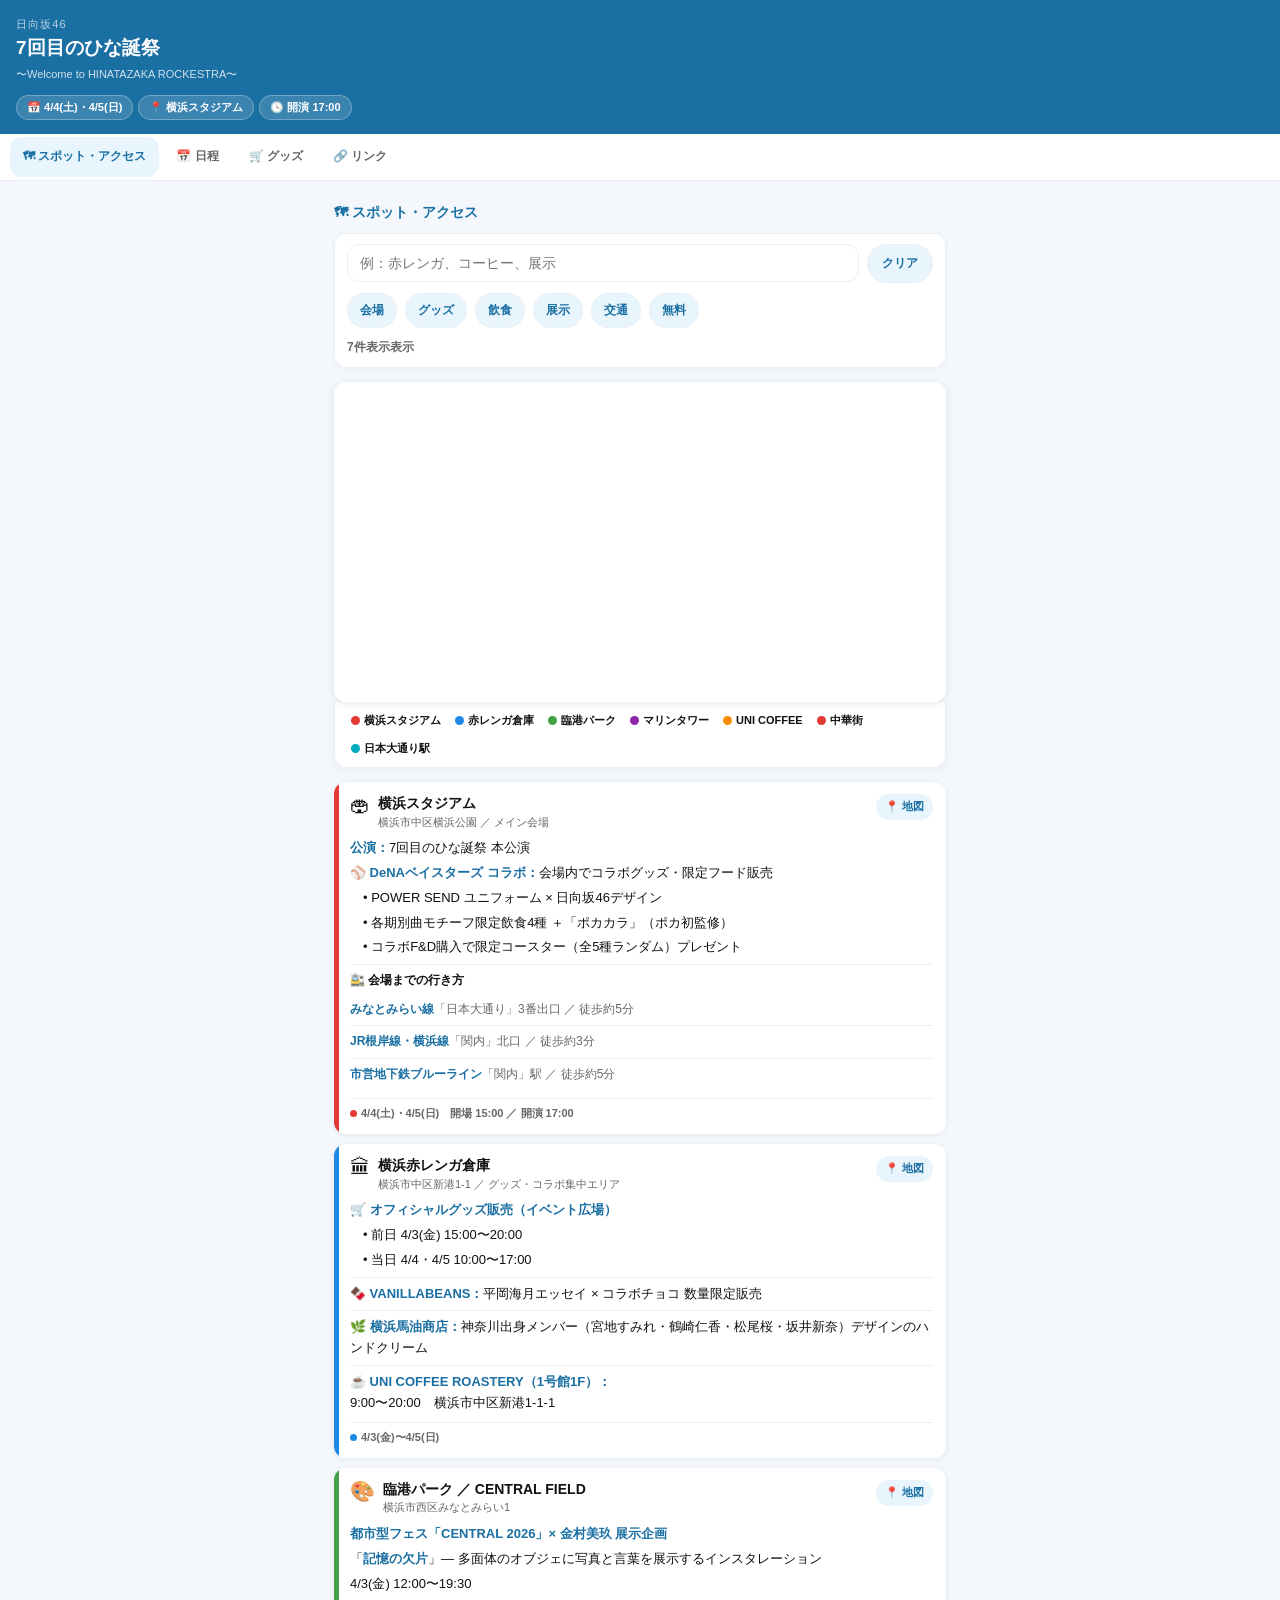
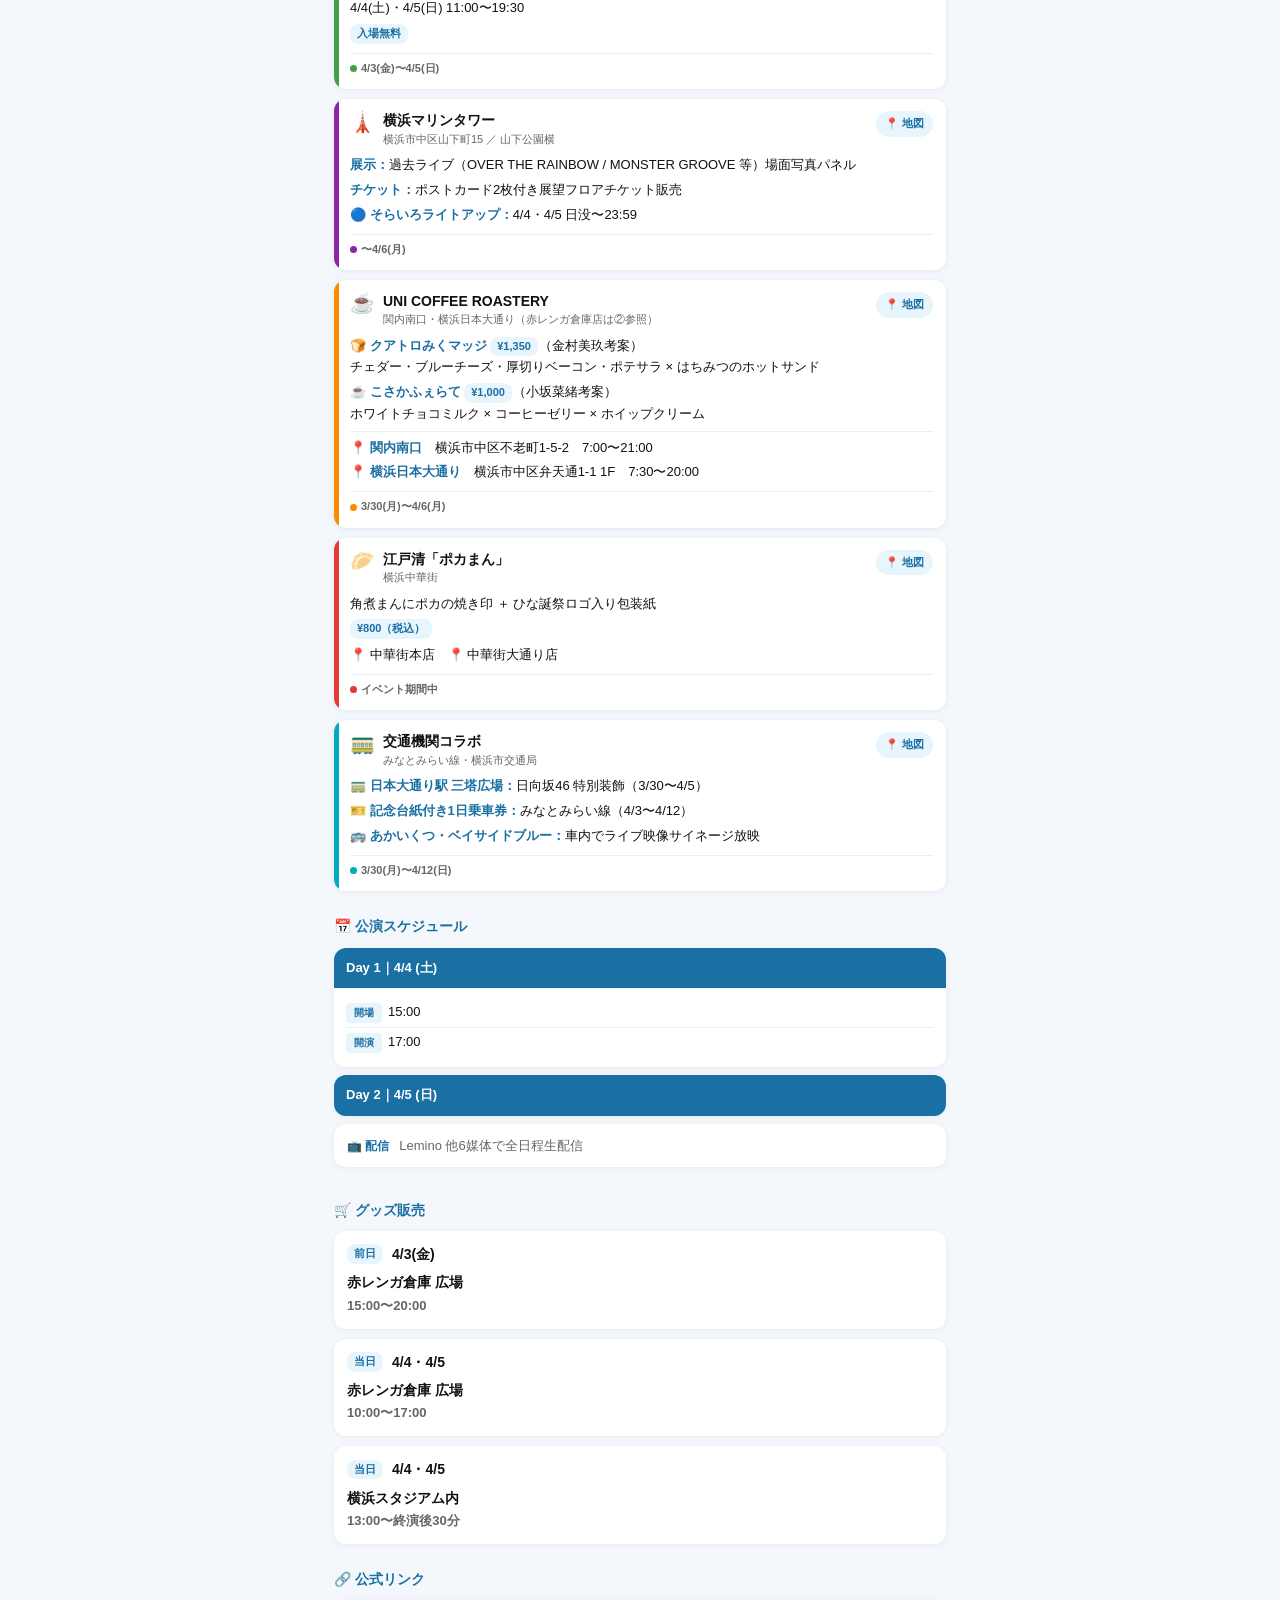
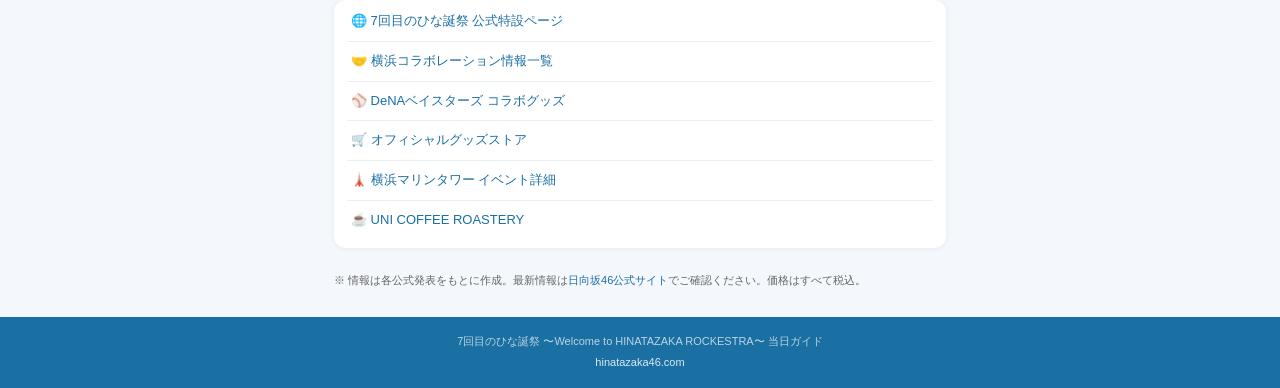
==== commit 101f9903: "Refactor index.html by removing extensive inline CSS styles to streamline the file and improve maint" ====
--- a/index.html
+++ b/index.html
@@ -4,221 +4,12 @@
   <meta charset="UTF-8">
   <meta name="viewport" content="width=device-width, initial-scale=1.0, viewport-fit=cover">
   <title>7回目のひな誕祭 当日ガイド</title>
-  <style>
-    :root {
-      --sky-d: #1A6FA3;
-      --sky:   #4AACE8;
-      --sky-l: #E8F5FC;
-      --text:  #111;
-      --sub:   #666;
-      --line:  #E8EFF5;
-      --bg:    #F4F8FC;
-      --r: 12px;
-
-      /* スポット配色 */
-      --c-stadium:   #E53935;
-      --c-redbrick:  #1E88E5;
-      --c-central:   #43A047;
-      --c-tower:     #8E24AA;
-      --c-unicoffee: #FB8C00;
-      --c-chinatown: #E53935;
-      --c-minatomi:  #00ACC1;
-    }
-    * { box-sizing: border-box; margin: 0; padding: 0; }
-    body {
-      font-family: 'Hiragino Kaku Gothic ProN','Noto Sans JP',sans-serif;
-      background: var(--bg); color: var(--text);
-      font-size: 14px; line-height: 1.6;
-      -webkit-text-size-adjust: 100%;
-    }
-    a { color: inherit; text-decoration: none; }
-
-    /* ── HEADER ── */
-    header {
-      background: var(--sky-d); color: #fff;
-      padding: 16px 16px 14px;
-    }
-    header p   { font-size: 11px; opacity: .7; letter-spacing: .1em; }
-    header h1  { font-size: 19px; font-weight: 900; line-height: 1.2; margin: 3px 0; }
-    header small { font-size: 11px; opacity: .8; }
-    .tags { margin-top: 10px; display: flex; flex-wrap: wrap; gap: 5px; }
-    .tag  {
-      background: rgba(255,255,255,.15);
-      border: 1px solid rgba(255,255,255,.28);
-      border-radius: 20px; padding: 3px 10px;
-      font-size: 11px; font-weight: 600;
-    }
-
-    /* ── NAV ── */
-    nav {
-      position: sticky; top: 0; z-index: 99;
-      background: #fff; border-bottom: 1px solid var(--line);
-      overflow-x: auto; white-space: nowrap; scrollbar-width: none;
-    }
-    nav::-webkit-scrollbar { display: none; }
-    nav ul { display: inline-flex; list-style: none; padding: 0 8px; }
-    nav a {
-      display: block; padding: 10px 13px;
-      color: var(--sub); font-size: 12px; font-weight: 600;
-    }
-    nav a:hover { color: var(--sky-d); }
-
-    /* ── WRAP ── */
-    .w { max-width: 640px; margin: 0 auto; padding: 0 14px; }
-    @supports(padding: max(0px)){
-      .w{ padding-left: max(14px,env(safe-area-inset-left)); padding-right: max(14px,env(safe-area-inset-right)); }
-    }
-
-    /* ── SECTION TITLE ── */
-    .sec { padding: 20px 0 4px; scroll-margin-top: 42px; }
-    h2 {
-      font-size: 14px; font-weight: 800; color: var(--sky-d);
-      margin-bottom: 10px;
-      display: flex; align-items: center; gap: 6px;
-    }
-
-    /* ══════════════════════════════════
-       MAP + COLLAB INTEGRATED SECTION
-    ══════════════════════════════════ */
-
-    /* 地図 */
-    .map-frame {
-      border-radius: var(--r); overflow: hidden;
-      box-shadow: 0 2px 10px rgba(0,0,0,.09);
-      margin-bottom: 0;
-      position: relative;
-    }
-    .map-frame iframe { width: 100%; height: 320px; border: 0; display: block; }
-
-    /* 凡例バー（地図直下） */
-    .legend-bar {
-      background: #fff;
-      border: 1px solid var(--line);
-      border-top: none;
-      border-radius: 0 0 var(--r) var(--r);
-      padding: 8px 12px;
-      display: flex; flex-wrap: wrap; gap: 6px;
-      margin-bottom: 14px;
-      box-shadow: 0 2px 8px rgba(0,0,0,.05);
-    }
-    .leg {
-      display: flex; align-items: center; gap: 4px;
-      font-size: 11px; font-weight: 600; color: var(--text);
-      cursor: pointer; padding: 2px 4px; border-radius: 4px;
-      transition: background .12s;
-    }
-    .leg:hover { background: var(--sky-l); }
-    .ldot { width: 9px; height: 9px; border-radius: 50%; flex-shrink: 0; }
-
-    /* スポットカード（地図と連動） */
-    .spot-cards { display: flex; flex-direction: column; gap: 10px; }
-
-    .spot-card {
-      background: #fff;
-      border-radius: var(--r);
-      box-shadow: 0 1px 6px rgba(0,0,0,.07);
-      overflow: hidden;
-      display: grid;
-      /* 左：カラーバー、右：コンテンツ */
-      grid-template-columns: 5px 1fr;
-      transition: box-shadow .15s, transform .15s;
-    }
-    .spot-card:hover { box-shadow: 0 3px 14px rgba(0,0,0,.12); transform: translateY(-1px); }
-
-    /* カラーバー */
-    .spot-bar { border-radius: var(--r) 0 0 var(--r); }
-
-    /* カード内レイアウト */
-    .spot-inner { padding: 12px 13px 12px 11px; }
-
-    /* ヘッダー行 */
-    .spot-hd {
-      display: flex; align-items: flex-start;
-      justify-content: space-between; gap: 8px;
-      margin-bottom: 7px;
-    }
-    .spot-hd-left { display: flex; align-items: flex-start; gap: 8px; }
-    .spot-emoji { font-size: 20px; line-height: 1; flex-shrink: 0; margin-top: 1px; }
-    .spot-title { font-weight: 800; font-size: 14px; line-height: 1.3; }
-    .spot-sub   { font-size: 11px; color: var(--sub); margin-top: 1px; }
-
-    /* 地図リンクボタン */
-    .map-btn {
-      display: inline-flex; align-items: center; gap: 3px;
-      background: var(--sky-l); color: var(--sky-d);
-      border-radius: 20px; padding: 4px 9px;
-      font-size: 11px; font-weight: 700; white-space: nowrap;
-      flex-shrink: 0; text-decoration: none;
-      transition: background .12s;
-    }
-    .map-btn:hover { background: #c8e8f8; }
-
-    /* コンテンツ本文 */
-    .spot-body { font-size: 13px; }
-    .spot-body p { margin-bottom: 4px; color: var(--text); }
-    .spot-body strong { color: var(--sky-d); }
-
-    /* 日程フッター */
-    .spot-foot {
-      margin-top: 8px; padding-top: 6px;
-      border-top: 1px solid var(--line);
-      font-size: 11px; font-weight: 700; color: var(--sub);
-      display: flex; align-items: center; gap: 4px;
-    }
-    .spot-foot .dot { width: 7px; height: 7px; border-radius: 50%; flex-shrink: 0; }
-
-    /* チップ */
-    .chip {
-      display: inline-block;
-      background: var(--sky-l); color: var(--sky-d);
-      border-radius: 8px; padding: 1px 7px;
-      font-size: 11px; font-weight: 700; margin: 1px 1px 1px 0;
-    }
-    .chip-green { background: #D1FAE5; color: #065F46; }
-
-    /* 区切り */
-    hr { border: none; border-top: 1px solid var(--line); margin: 6px 0; }
-
-    /* ── SCHEDULE ── */
-    .day-grid { display: grid; grid-template-columns: 1fr 1fr; gap: 8px; }
-    .day-card { background: #fff; border-radius: var(--r); overflow: hidden; box-shadow: 0 1px 6px rgba(0,0,0,.06); }
-    .day-head { background: var(--sky-d); color: #fff; padding: 8px 12px; font-weight: 800; font-size: 13px; }
-    .day-body { padding: 10px 12px; }
-    .row { display: flex; align-items: center; gap: 6px; padding: 4px 0; font-size: 13px; border-bottom: 1px solid var(--line); }
-    .row:last-child { border-bottom: none; }
-    .lbl { background: var(--sky-l); color: var(--sky-d); font-weight: 700; font-size: 10px; padding: 2px 6px; border-radius: 4px; min-width: 36px; text-align: center; flex-shrink: 0; }
-
-    /* ── TABLE ── */
-    table { width: 100%; border-collapse: collapse; font-size: 13px; }
-    th { background: var(--sky-d); color: #fff; padding: 7px 11px; text-align: left; font-weight: 700; font-size: 12px; }
-    td { padding: 7px 11px; border-bottom: 1px solid var(--line); }
-    tr:last-child td { border-bottom: none; }
-    tr:nth-child(even) td { background: var(--sky-l); }
-
-    /* ── CARD（汎用） ── */
-    .card { background: #fff; border-radius: var(--r); box-shadow: 0 1px 6px rgba(0,0,0,.06); overflow: hidden; margin-bottom: 8px; }
-
-    /* ── LINKS ── */
-    .lk-list { list-style: none; }
-    .lk-list li { border-bottom: 1px solid var(--line); }
-    .lk-list li:last-child { border-bottom: none; }
-    .lk-list a { display: block; padding: 9px 4px; color: var(--sky-d); font-size: 13px; }
-    .lk-list a:hover { text-decoration: underline; }
-
-    /* ── ACCESS ── */
-    .ac-row { display: flex; gap: 8px; padding: 7px 0; border-bottom: 1px solid var(--line); font-size: 13px; }
-    .ac-row:last-child { border-bottom: none; }
-
-    .map-box { border-radius: var(--r); overflow: hidden; box-shadow: 0 1px 8px rgba(0,0,0,.08); margin-bottom: 8px; }
-    .map-box iframe { width: 100%; height: 260px; border: 0; display: block; }
-
-    /* ── NOTE / FOOTER ── */
-    .note { font-size: 11px; color: var(--sub); margin-top: 5px; }
-    footer { background: var(--sky-d); color: rgba(255,255,255,.7); text-align: center; padding: 16px; font-size: 11px; margin-top: 28px; }
-    footer a { color: rgba(255,255,255,.85); }
-  </style>
+  <link rel="stylesheet" href="styles.css">
+  <script src="app.js" defer></script>
 </head>
 <body>
+
+<a class="skip-link" href="#main">スキップして本文へ</a>
 
 <!-- ── HEADER ── -->
 <header>
@@ -233,36 +24,66 @@
 </header>
 
 <!-- ── NAV ── -->
-<nav>
+<nav aria-label="ページ内ナビゲーション">
   <ul>
-    <li><a href="#spots">🗺 スポット</a></li>
-    <li><a href="#schedule">📅 日程</a></li>
-    <li><a href="#goods">🛒 グッズ</a></li>
-    <li><a href="#access">🚉 アクセス</a></li>
-    <li><a href="#links">🔗 リンク</a></li>
+    <li><a class="nav-link" href="#spots">🗺 スポット・アクセス</a></li>
+    <li><a class="nav-link" href="#schedule">📅 日程</a></li>
+    <li><a class="nav-link" href="#goods">🛒 グッズ</a></li>
+    <li><a class="nav-link" href="#links">🔗 リンク</a></li>
   </ul>
 </nav>
 
-<div class="w">
+<main id="main" class="w">
 
   <!-- ══════════════════════════════════════
        MAP + COLLAB INTEGRATED
   ══════════════════════════════════════ -->
   <section class="sec" id="spots">
-    <h2>🗺 スポットガイド</h2>
+    <h2>🗺 スポット・アクセス</h2>
+
+    <div class="spot-filterbar" role="search" aria-label="スポットを検索・絞り込み">
+      <div class="spot-filter-row">
+        <div class="spot-search">
+          <label class="sr-only" for="spotSearch">スポットを検索</label>
+          <input
+            id="spotSearch"
+            type="search"
+            placeholder="例：赤レンガ、コーヒー、展示"
+            autocomplete="off"
+          >
+        </div>
+        <button id="spotClear" type="button" class="btn-small">クリア</button>
+      </div>
+
+      <div class="spot-filter-row" aria-label="タグで絞り込み">
+        <button type="button" class="tag-filter" data-spot-tag="会場" aria-pressed="false">会場</button>
+        <button type="button" class="tag-filter" data-spot-tag="グッズ" aria-pressed="false">グッズ</button>
+        <button type="button" class="tag-filter" data-spot-tag="飲食" aria-pressed="false">飲食</button>
+        <button type="button" class="tag-filter" data-spot-tag="展示" aria-pressed="false">展示</button>
+        <button type="button" class="tag-filter" data-spot-tag="交通" aria-pressed="false">交通</button>
+        <button type="button" class="tag-filter" data-spot-tag="無料" aria-pressed="false">無料</button>
+      </div>
+
+      <div class="spot-results" aria-live="polite">
+        <span id="spotResultsCount">0件</span>表示
+        <span id="spotNoResults" hidden>対象がありません</span>
+      </div>
+    </div>
 
     <!-- 地図 -->
-    <div class="map-frame">
-      <iframe
-        src="https://www.google.com/maps/embed?pb=!1m18!1m12!1m3!1d6500.8!2d139.6430!3d35.4480!2m3!1f0!2f0!3f0!3m2!1i1024!2i768!4f13.1!3m3!1m2!1s0x60185427e50f1041%3A0x9c48e36e0e2d1337!2z5qiq5rWc44K544K_44K444Kr44CI44Ki44Og!5e0!3m2!1sja!2sjp!4v1"
-        allowfullscreen loading="lazy"
-        referrerpolicy="no-referrer-when-downgrade"
-        title="横浜エリアマップ">
-      </iframe>
+    <div
+      class="map-frame map-lazy"
+      data-map-src="https://www.google.com/maps/embed?pb=!1m18!1m12!1m3!1d6500.8!2d139.6430!3d35.4480!2m3!1f0!2f0!3f0!3m2!1i1024!2i768!4f13.1!3m3!1m2!1s0x60185427e50f1041%3A0x9c48e36e0e2d1337!2z5qiq5rWc44K544K_44K444Kr44CI44Ki44Og!5e0!3m2!1sja!2sjp!4v1"
+      data-map-title="横浜エリアマップ"
+    >
+      <div class="map-fallback">
+        <div class="map-fallback-title">地図を読み込みます</div>
+        <button type="button" class="map-show-btn" data-map-show>地図を表示</button>
+      </div>
     </div>
     <!-- 凡例（地図直下） -->
     <div class="legend-bar">
-      <a class="leg" href="https://maps.google.com/?q=横浜スタジアム" target="_blank" rel="noopener">
+      <a class="leg" href="#access">
         <div class="ldot" style="background:var(--c-stadium);"></div>横浜スタジアム
       </a>
       <a class="leg" href="https://maps.google.com/?q=横浜赤レンガ倉庫" target="_blank" rel="noopener">
@@ -288,8 +109,8 @@
     <!-- スポットカード -->
     <div class="spot-cards">
 
-      <!-- ① 横浜スタジアム -->
-      <div class="spot-card">
+      <!-- ① 横浜スタジアム（会場＋行き方） -->
+      <div class="spot-card" id="access" data-tags="会場,グッズ,飲食">
         <div class="spot-bar" style="background:var(--c-stadium);"></div>
         <div class="spot-inner">
           <div class="spot-hd">
@@ -308,6 +129,13 @@
             <p>　• POWER SEND ユニフォーム × 日向坂46デザイン</p>
             <p>　• 各期別曲モチーフ限定飲食4種 ＋「ポカカラ」（ポカ初監修）</p>
             <p>　• コラボF&D購入で限定コースター（全5種ランダム）プレゼント</p>
+            <hr>
+            <p class="spot-inline-h">🚉 会場までの行き方</p>
+            <ul class="spot-route">
+              <li><strong>みなとみらい線</strong>「日本大通り」3番出口 ／ 徒歩約5分</li>
+              <li><strong>JR根岸線・横浜線</strong>「関内」北口 ／ 徒歩約3分</li>
+              <li><strong>市営地下鉄ブルーライン</strong>「関内」駅 ／ 徒歩約5分</li>
+            </ul>
           </div>
           <div class="spot-foot">
             <div class="dot" style="background:var(--c-stadium);"></div>
@@ -317,7 +145,7 @@
       </div>
 
       <!-- ② 横浜赤レンガ倉庫 -->
-      <div class="spot-card">
+      <div class="spot-card" data-tags="グッズ,飲食">
         <div class="spot-bar" style="background:var(--c-redbrick);"></div>
         <div class="spot-inner">
           <div class="spot-hd">
@@ -349,7 +177,7 @@
       </div>
 
       <!-- ③ 臨港パーク（CENTRAL） -->
-      <div class="spot-card">
+      <div class="spot-card" data-tags="展示,無料">
         <div class="spot-bar" style="background:var(--c-central);"></div>
         <div class="spot-inner">
           <div class="spot-hd">
@@ -377,7 +205,7 @@
       </div>
 
       <!-- ④ 横浜マリンタワー -->
-      <div class="spot-card">
+      <div class="spot-card" data-tags="展示">
         <div class="spot-bar" style="background:var(--c-tower);"></div>
         <div class="spot-inner">
           <div class="spot-hd">
@@ -403,7 +231,7 @@
       </div>
 
       <!-- ⑤ UNI COFFEE（関内・日本大通り） -->
-      <div class="spot-card">
+      <div class="spot-card" data-tags="飲食">
         <div class="spot-bar" style="background:var(--c-unicoffee);"></div>
         <div class="spot-inner">
           <div class="spot-hd">
@@ -433,7 +261,7 @@
       </div>
 
       <!-- ⑥ 横浜中華街 -->
-      <div class="spot-card">
+      <div class="spot-card" data-tags="飲食">
         <div class="spot-bar" style="background:var(--c-chinatown);"></div>
         <div class="spot-inner">
           <div class="spot-hd">
@@ -459,7 +287,7 @@
       </div>
 
       <!-- ⑦ 日本大通り駅・交通コラボ -->
-      <div class="spot-card">
+      <div class="spot-card" data-tags="交通">
         <div class="spot-bar" style="background:var(--c-minatomi);"></div>
         <div class="spot-inner">
           <div class="spot-hd">
@@ -490,21 +318,22 @@
   <!-- ── SCHEDULE ── -->
   <section class="sec" id="schedule">
     <h2>📅 公演スケジュール</h2>
-    <div class="day-grid">
-      <div class="day-card">
-        <div class="day-head">Day 1｜4/4 (土)</div>
+    <div class="schedule-list">
+      <details class="day-accordion" open>
+        <summary>Day 1｜4/4 (土)</summary>
         <div class="day-body">
           <div class="row"><span class="lbl">開場</span>15:00</div>
           <div class="row"><span class="lbl">開演</span>17:00</div>
         </div>
-      </div>
-      <div class="day-card">
-        <div class="day-head">Day 2｜4/5 (日)</div>
+      </details>
+
+      <details class="day-accordion">
+        <summary>Day 2｜4/5 (日)</summary>
         <div class="day-body">
           <div class="row"><span class="lbl">開場</span>15:00</div>
           <div class="row"><span class="lbl">開演</span>17:00</div>
         </div>
-      </div>
+      </details>
     </div>
     <div class="card" style="padding: 10px 13px; margin-top: 2px;">
       <span style="font-size:12px; font-weight:700; color:var(--sky-d);">📺 配信</span>
@@ -515,45 +344,33 @@
   <!-- ── GOODS ── -->
   <section class="sec" id="goods">
     <h2>🛒 グッズ販売</h2>
-    <div class="card">
-      <table>
-        <thead><tr><th>日程</th><th>場所</th><th>時間</th></tr></thead>
-        <tbody>
-          <tr>
-            <td><span class="chip">前日</span> 4/3(金)</td>
-            <td>赤レンガ倉庫 広場</td>
-            <td>15:00〜20:00</td>
-          </tr>
-          <tr>
-            <td><span class="chip">当日</span> 4/4・4/5</td>
-            <td>赤レンガ倉庫 広場</td>
-            <td>10:00〜17:00</td>
-          </tr>
-          <tr>
-            <td><span class="chip">当日</span> 4/4・4/5</td>
-            <td>横浜スタジアム内</td>
-            <td>13:00〜終演後30分</td>
-          </tr>
-        </tbody>
-      </table>
-    </div>
-  </section>
-
-  <!-- ── ACCESS ── -->
-  <section class="sec" id="access">
-    <h2>🚉 横浜スタジアム アクセス</h2>
-    <div class="card" style="padding: 2px 13px 8px;">
-      <div class="ac-row"><span>🚃</span><div><strong>みなとみらい線</strong>「日本大通り」3番出口 ／ 徒歩約5分</div></div>
-      <div class="ac-row"><span>🚃</span><div><strong>JR根岸線・横浜線</strong>「関内」北口 ／ 徒歩約3分</div></div>
-      <div class="ac-row"><span>🚃</span><div><strong>市営地下鉄ブルーライン</strong>「関内」駅 ／ 徒歩約5分</div></div>
-    </div>
-    <div class="map-box">
-      <iframe
-        src="https://www.google.com/maps/embed?pb=!1m18!1m12!1m3!1d3252.2!2d139.6393!3d35.4437!2m3!1f0!2f0!3f0!3m2!1i1024!2i768!4f13.1!3m3!1m2!1s0x60185427e50f1041%3A0x9c48e36e0e2d1337!2z5qiq5rWc44K544K_44K444Kr44CI44Ki44Og!5e0!3m2!1sja!2sjp!4v2"
-        allowfullscreen loading="lazy"
-        referrerpolicy="no-referrer-when-downgrade"
-        title="横浜スタジアム アクセスマップ">
-      </iframe>
+    <div class="goods-list" aria-label="グッズ販売日程">
+      <div class="goods-item">
+        <div class="goods-meta">
+          <span class="chip">前日</span>
+          <span style="font-weight:900;">4/3(金)</span>
+        </div>
+        <div class="goods-place">赤レンガ倉庫 広場</div>
+        <div class="goods-time">15:00〜20:00</div>
+      </div>
+
+      <div class="goods-item">
+        <div class="goods-meta">
+          <span class="chip">当日</span>
+          <span style="font-weight:900;">4/4・4/5</span>
+        </div>
+        <div class="goods-place">赤レンガ倉庫 広場</div>
+        <div class="goods-time">10:00〜17:00</div>
+      </div>
+
+      <div class="goods-item">
+        <div class="goods-meta">
+          <span class="chip">当日</span>
+          <span style="font-weight:900;">4/4・4/5</span>
+        </div>
+        <div class="goods-place">横浜スタジアム内</div>
+        <div class="goods-time">13:00〜終演後30分</div>
+      </div>
     </div>
   </section>
 
@@ -576,7 +393,7 @@
     ※ 情報は各公式発表をもとに作成。最新情報は<a href="https://www.hinatazaka46.com" style="color:var(--sky-d);">日向坂46公式サイト</a>でご確認ください。価格はすべて税込。
   </p>
 
-</div><!-- /w -->
+</main><!-- /w -->
 
 <footer>
   <p>7回目のひな誕祭 〜Welcome to HINATAZAKA ROCKESTRA〜 当日ガイド</p>
--- a/styles.css
+++ b/styles.css
@@ -0,0 +1,453 @@
+:root {
+  --sky-d: #1A6FA3;
+  --sky: #4AACE8;
+  --sky-l: #E8F5FC;
+  --text: #111;
+  --sub: #666;
+  --line: #E8EFF5;
+  --bg: #F4F8FC;
+  --r: 12px;
+
+  /* スポット配色 */
+  --c-stadium: #E53935;
+  --c-redbrick: #1E88E5;
+  --c-central: #43A047;
+  --c-tower: #8E24AA;
+  --c-unicoffee: #FB8C00;
+  --c-chinatown: #E53935;
+  --c-minatomi: #00ACC1;
+}
+
+* { box-sizing: border-box; margin: 0; padding: 0; }
+
+html { scroll-behavior: smooth; }
+@media (prefers-reduced-motion: reduce) {
+  html { scroll-behavior: auto; }
+}
+
+body {
+  font-family: 'Hiragino Kaku Gothic ProN', 'Noto Sans JP', sans-serif;
+  background: var(--bg);
+  color: var(--text);
+  font-size: clamp(13px, 3.2vw, 14px);
+  line-height: 1.6;
+  -webkit-text-size-adjust: 100%;
+}
+
+a { color: inherit; text-decoration: none; }
+button, input { font-family: inherit; }
+
+/* ── ACCESS / A11Y ── */
+.skip-link {
+  position: absolute;
+  left: -9999px;
+  top: 14px;
+  z-index: 1000;
+  background: #fff;
+  color: var(--sky-d);
+  padding: 10px 12px;
+  border-radius: 12px;
+  border: 2px solid var(--sky-d);
+  font-weight: 800;
+}
+.skip-link:focus { left: 14px; }
+
+.sr-only {
+  position: absolute !important;
+  width: 1px !important;
+  height: 1px !important;
+  padding: 0 !important;
+  margin: -1px !important;
+  overflow: hidden !important;
+  clip: rect(0, 0, 0, 0) !important;
+  white-space: nowrap !important;
+  border: 0 !important;
+}
+
+:focus-visible {
+  outline: 3px solid rgba(26, 111, 163, .35);
+  outline-offset: 2px;
+}
+
+/* ── HEADER ── */
+header {
+  background: var(--sky-d);
+  color: #fff;
+  padding: 16px 16px 14px;
+}
+header p { font-size: 11px; opacity: .7; letter-spacing: .1em; }
+header h1 { font-size: 19px; font-weight: 900; line-height: 1.2; margin: 3px 0; }
+header small { font-size: 11px; opacity: .8; }
+.tags { margin-top: 10px; display: flex; flex-wrap: wrap; gap: 5px; }
+.tag {
+  background: rgba(255,255,255,.15);
+  border: 1px solid rgba(255,255,255,.28);
+  border-radius: 20px;
+  padding: 3px 10px;
+  font-size: 11px;
+  font-weight: 600;
+}
+
+/* ── NAV ── */
+nav {
+  position: sticky;
+  top: 0;
+  z-index: 99;
+  background: #fff;
+  border-bottom: 1px solid var(--line);
+  overflow-x: auto;
+  white-space: nowrap;
+  scrollbar-width: none;
+}
+nav::-webkit-scrollbar { display: none; }
+nav ul { display: inline-flex; list-style: none; padding: 0 8px; }
+nav a {
+  display: block;
+  padding: 10px 13px;
+  color: var(--sub);
+  font-size: 12px;
+  font-weight: 600;
+  border-radius: 12px;
+  margin: 3px 2px;
+}
+nav a:hover { color: var(--sky-d); }
+nav a.is-active {
+  color: var(--sky-d);
+  background: var(--sky-l);
+}
+
+/* ── WRAP ── */
+.w { max-width: 640px; margin: 0 auto; padding: 0 14px; }
+@supports(padding: max(0px)){
+  .w { padding-left: max(14px, env(safe-area-inset-left)); padding-right: max(14px, env(safe-area-inset-right)); }
+}
+
+/* ── SECTION TITLE ── */
+.sec { padding: clamp(14px, 4vw, 20px) 0 4px; scroll-margin-top: 42px; }
+h2 {
+  font-size: 14px;
+  font-weight: 800;
+  color: var(--sky-d);
+  margin-bottom: 10px;
+  display: flex;
+  align-items: center;
+  gap: 6px;
+}
+
+.spot-card#access { scroll-margin-top: 48px; }
+
+.spot-inline-h {
+  font-size: 12px;
+  font-weight: 800;
+  color: var(--sky-d);
+  margin: 0 0 6px;
+}
+
+.spot-route {
+  list-style: none;
+  margin: 0;
+  padding: 0;
+  font-size: 12px;
+  color: var(--sub);
+  line-height: 1.6;
+}
+.spot-route li {
+  padding: 6px 0;
+  border-bottom: 1px solid var(--line);
+}
+.spot-route li:last-child { border-bottom: none; }
+.spot-route strong { color: var(--text); font-weight: 800; }
+
+/* ══════════════════════════════════
+   SPOTS: MAP + FILTER + CARDS
+   ══════════════════════════════════ */
+
+/* ── 地図（遅延読み込み対応） ── */
+.map-frame {
+  border-radius: var(--r);
+  overflow: hidden;
+  box-shadow: 0 2px 10px rgba(0,0,0,.09);
+  margin-bottom: 0;
+  position: relative;
+  background: #fff;
+}
+.map-frame iframe { width: 100%; height: 320px; border: 0; display: block; }
+
+.map-fallback {
+  height: 320px;
+  display: flex;
+  align-items: center;
+  justify-content: center;
+  flex-direction: column;
+  gap: 10px;
+  padding: 14px;
+  color: var(--sub);
+  text-align: center;
+}
+.map-fallback .map-fallback-title {
+  font-weight: 800;
+  color: var(--text);
+}
+.map-show-btn {
+  display: inline-flex;
+  align-items: center;
+  gap: 3px;
+  background: var(--sky-l);
+  color: var(--sky-d);
+  border-radius: 20px;
+  padding: 10px 14px;
+  font-size: 12px;
+  font-weight: 800;
+  border: 1px solid rgba(0,0,0,.03);
+}
+
+/* 凡例バー（地図直下） */
+.legend-bar {
+  background: #fff;
+  border: 1px solid var(--line);
+  border-top: none;
+  border-radius: 0 0 var(--r) var(--r);
+  padding: 8px 12px;
+  display: flex;
+  flex-wrap: wrap;
+  gap: 6px;
+  margin-bottom: 14px;
+  box-shadow: 0 2px 8px rgba(0,0,0,.05);
+}
+.leg {
+  display: flex;
+  align-items: center;
+  gap: 4px;
+  font-size: 11px;
+  font-weight: 600;
+  color: var(--text);
+  cursor: pointer;
+  padding: 2px 4px;
+  border-radius: 4px;
+  transition: background .12s;
+}
+.leg:hover { background: var(--sky-l); }
+.ldot { width: 9px; height: 9px; border-radius: 50%; flex-shrink: 0; }
+
+/* ── スポット検索/フィルタ ── */
+.spot-filterbar {
+  background: #fff;
+  border: 1px solid var(--line);
+  border-radius: var(--r);
+  padding: 10px 12px;
+  box-shadow: 0 1px 6px rgba(0,0,0,.04);
+  margin-bottom: 14px;
+}
+.spot-filter-row {
+  display: flex;
+  flex-wrap: wrap;
+  gap: 10px 8px;
+  align-items: center;
+  margin-bottom: 10px;
+}
+.spot-filter-row:last-child { margin-bottom: 0; }
+
+.spot-search {
+  flex: 1;
+  min-width: 170px;
+  display: flex;
+  gap: 8px;
+  align-items: center;
+}
+.spot-search input[type="search"]{
+  width: 100%;
+  border: 1px solid var(--line);
+  background: #fff;
+  border-radius: 12px;
+  padding: 10px 12px;
+  font-size: 14px;
+  outline: none;
+}
+.btn-small {
+  border: 1px solid var(--line);
+  background: var(--sky-l);
+  color: var(--sky-d);
+  border-radius: 999px;
+  padding: 10px 14px;
+  font-size: 12px;
+  font-weight: 800;
+  cursor: pointer;
+}
+.btn-small:hover { filter: brightness(0.98); }
+
+.tag-filter {
+  border: 1px solid var(--line);
+  background: var(--sky-l);
+  color: var(--sky-d);
+  border-radius: 999px;
+  padding: 8px 12px;
+  font-size: 12px;
+  font-weight: 800;
+  cursor: pointer;
+  transition: background .12s;
+}
+.tag-filter[aria-pressed="true"] {
+  background: var(--sky-d);
+  color: #fff;
+  border-color: var(--sky-d);
+}
+
+.spot-results {
+  font-size: 12px;
+  color: var(--sub);
+  font-weight: 700;
+}
+
+/* ── スポットカード ── */
+.spot-cards { display: flex; flex-direction: column; gap: 10px; }
+
+.spot-card {
+  background: #fff;
+  border-radius: var(--r);
+  box-shadow: 0 1px 6px rgba(0,0,0,.07);
+  overflow: hidden;
+  display: grid;
+  /* 左：カラーバー、右：コンテンツ */
+  grid-template-columns: 5px 1fr;
+  transition: box-shadow .15s, transform .15s;
+}
+.spot-card:hover { box-shadow: 0 3px 14px rgba(0,0,0,.12); transform: translateY(-1px); }
+.chip-green { background: #D1FAE5; color: #065F46; }
+
+/* カラーバー */
+.spot-bar { border-radius: var(--r) 0 0 var(--r); }
+
+/* カード内レイアウト */
+.spot-inner { padding: 12px 13px 12px 11px; }
+
+/* ヘッダー行 */
+.spot-hd {
+  display: flex;
+  align-items: flex-start;
+  justify-content: space-between;
+  gap: 8px;
+  margin-bottom: 7px;
+}
+.spot-hd-left { display: flex; align-items: flex-start; gap: 8px; }
+.spot-emoji { font-size: 20px; line-height: 1; flex-shrink: 0; margin-top: 1px; }
+.spot-title { font-weight: 800; font-size: clamp(13px, 3.6vw, 14px); line-height: 1.3; }
+.spot-sub { font-size: 11px; color: var(--sub); margin-top: 1px; }
+
+/* 地図リンクボタン */
+.map-btn {
+  display: inline-flex;
+  align-items: center;
+  gap: 3px;
+  background: var(--sky-l);
+  color: var(--sky-d);
+  border-radius: 20px;
+  padding: 4px 9px;
+  font-size: 11px;
+  font-weight: 700;
+  white-space: nowrap;
+  flex-shrink: 0;
+  transition: background .12s;
+}
+.map-btn:hover { background: #c8e8f8; }
+
+/* コンテンツ本文 */
+.spot-body { font-size: 13px; }
+.spot-body p { margin-bottom: 4px; color: var(--text); }
+.spot-body strong { color: var(--sky-d); }
+
+/* 日程フッター */
+.spot-foot {
+  margin-top: 8px;
+  padding-top: 6px;
+  border-top: 1px solid var(--line);
+  font-size: 11px;
+  font-weight: 700;
+  color: var(--sub);
+  display: flex;
+  align-items: center;
+  gap: 4px;
+}
+.spot-foot .dot { width: 7px; height: 7px; border-radius: 50%; flex-shrink: 0; }
+
+/* チップ */
+.chip {
+  display: inline-block;
+  background: var(--sky-l);
+  color: var(--sky-d);
+  border-radius: 8px;
+  padding: 1px 7px;
+  font-size: 11px;
+  font-weight: 700;
+  margin: 1px 1px 1px 0;
+}
+
+/* 区切り */
+hr { border: none; border-top: 1px solid var(--line); margin: 6px 0; }
+
+/* ── SCHEDULE ── */
+.day-grid { display: grid; grid-template-columns: 1fr 1fr; gap: 8px; }
+
+.day-accordion {
+  background: #fff;
+  border-radius: var(--r);
+  overflow: hidden;
+  box-shadow: 0 1px 6px rgba(0,0,0,.06);
+  border: 0;
+  margin-bottom: 8px;
+}
+.day-accordion > summary {
+  background: var(--sky-d);
+  color: #fff;
+  padding: 10px 12px;
+  font-weight: 800;
+  font-size: 13px;
+  cursor: pointer;
+  list-style: none;
+}
+.day-accordion > summary::-webkit-details-marker { display: none; }
+.day-body { padding: 10px 12px; }
+.row { display: flex; align-items: center; gap: 6px; padding: 4px 0; font-size: 13px; border-bottom: 1px solid var(--line); }
+.row:last-child { border-bottom: none; }
+.lbl { background: var(--sky-l); color: var(--sky-d); font-weight: 700; font-size: 10px; padding: 2px 6px; border-radius: 4px; min-width: 36px; text-align: center; flex-shrink: 0; }
+
+/* ── GOODS ── */
+.goods-list { display: flex; flex-direction: column; gap: 10px; }
+.goods-item {
+  background: #fff;
+  border-radius: var(--r);
+  box-shadow: 0 1px 6px rgba(0,0,0,.06);
+  padding: 12px 13px;
+}
+.goods-meta { display: flex; flex-wrap: wrap; gap: 8px; align-items: center; margin-bottom: 6px; }
+.goods-place { font-weight: 900; color: var(--text); margin-bottom: 2px; }
+.goods-time { color: var(--sub); font-weight: 800; font-size: 13px; }
+
+/* ── CARD（汎用） ── */
+.card { background: #fff; border-radius: var(--r); box-shadow: 0 1px 6px rgba(0,0,0,.06); overflow: hidden; margin-bottom: 8px; }
+
+/* ── LINKS ── */
+.lk-list { list-style: none; }
+.lk-list li { border-bottom: 1px solid var(--line); }
+.lk-list li:last-child { border-bottom: none; }
+.lk-list a { display: block; padding: 9px 4px; color: var(--sky-d); font-size: 13px; }
+.lk-list a:hover { text-decoration: underline; }
+
+/* ── NOTE / FOOTER ── */
+.note { font-size: 11px; color: var(--sub); margin-top: 5px; }
+footer { background: var(--sky-d); color: rgba(255,255,255,.7); text-align: center; padding: 16px; font-size: 11px; margin-top: 28px; }
+footer a { color: rgba(255,255,255,.85); }
+
+@media (max-width: 420px){
+  header { padding: 14px 14px 12px; }
+  nav a { padding: 10px 10px; }
+  .w { padding: 0 12px; }
+  .map-frame iframe { height: 260px; }
+  .map-fallback { height: 260px; }
+  .spot-title { font-size: 13px; }
+}
+
+@media (prefers-reduced-motion: reduce) {
+  .spot-card { transition: none; }
+  .spot-card:hover { transform: none; }
+}
+
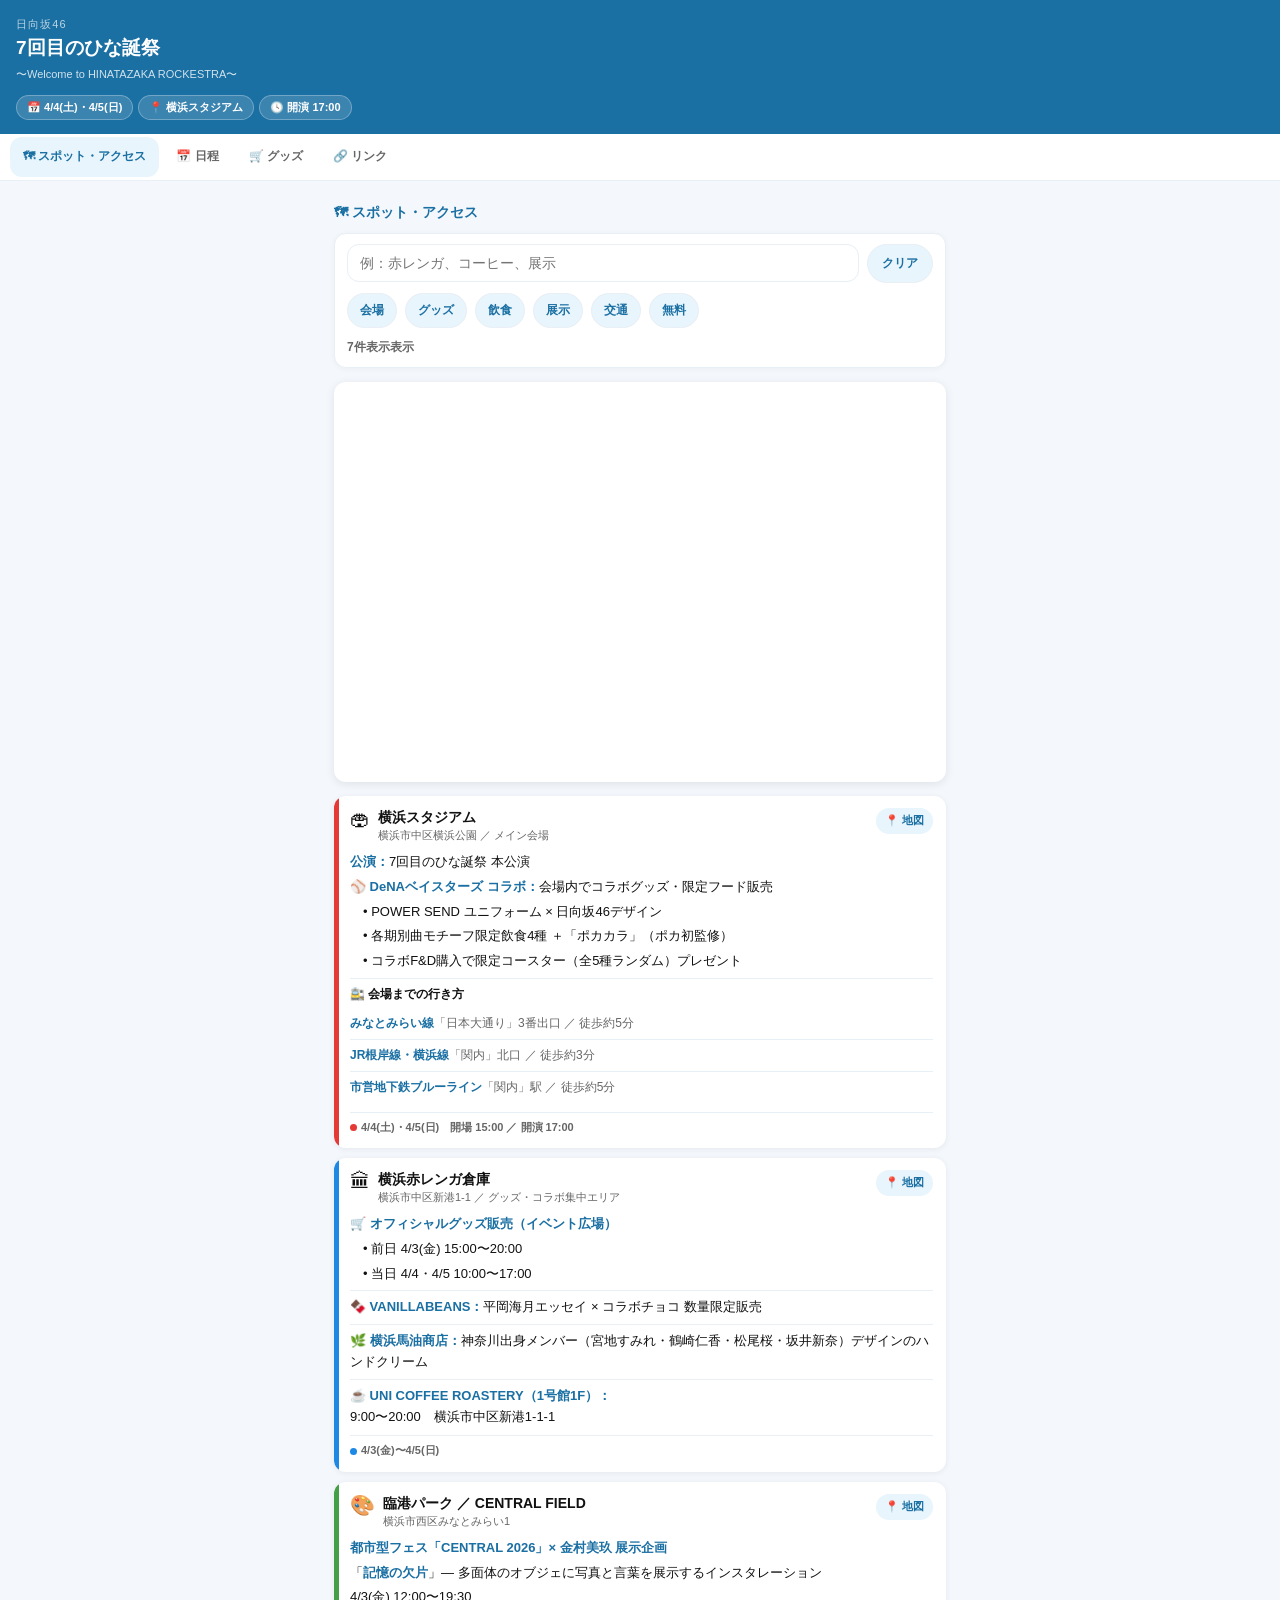
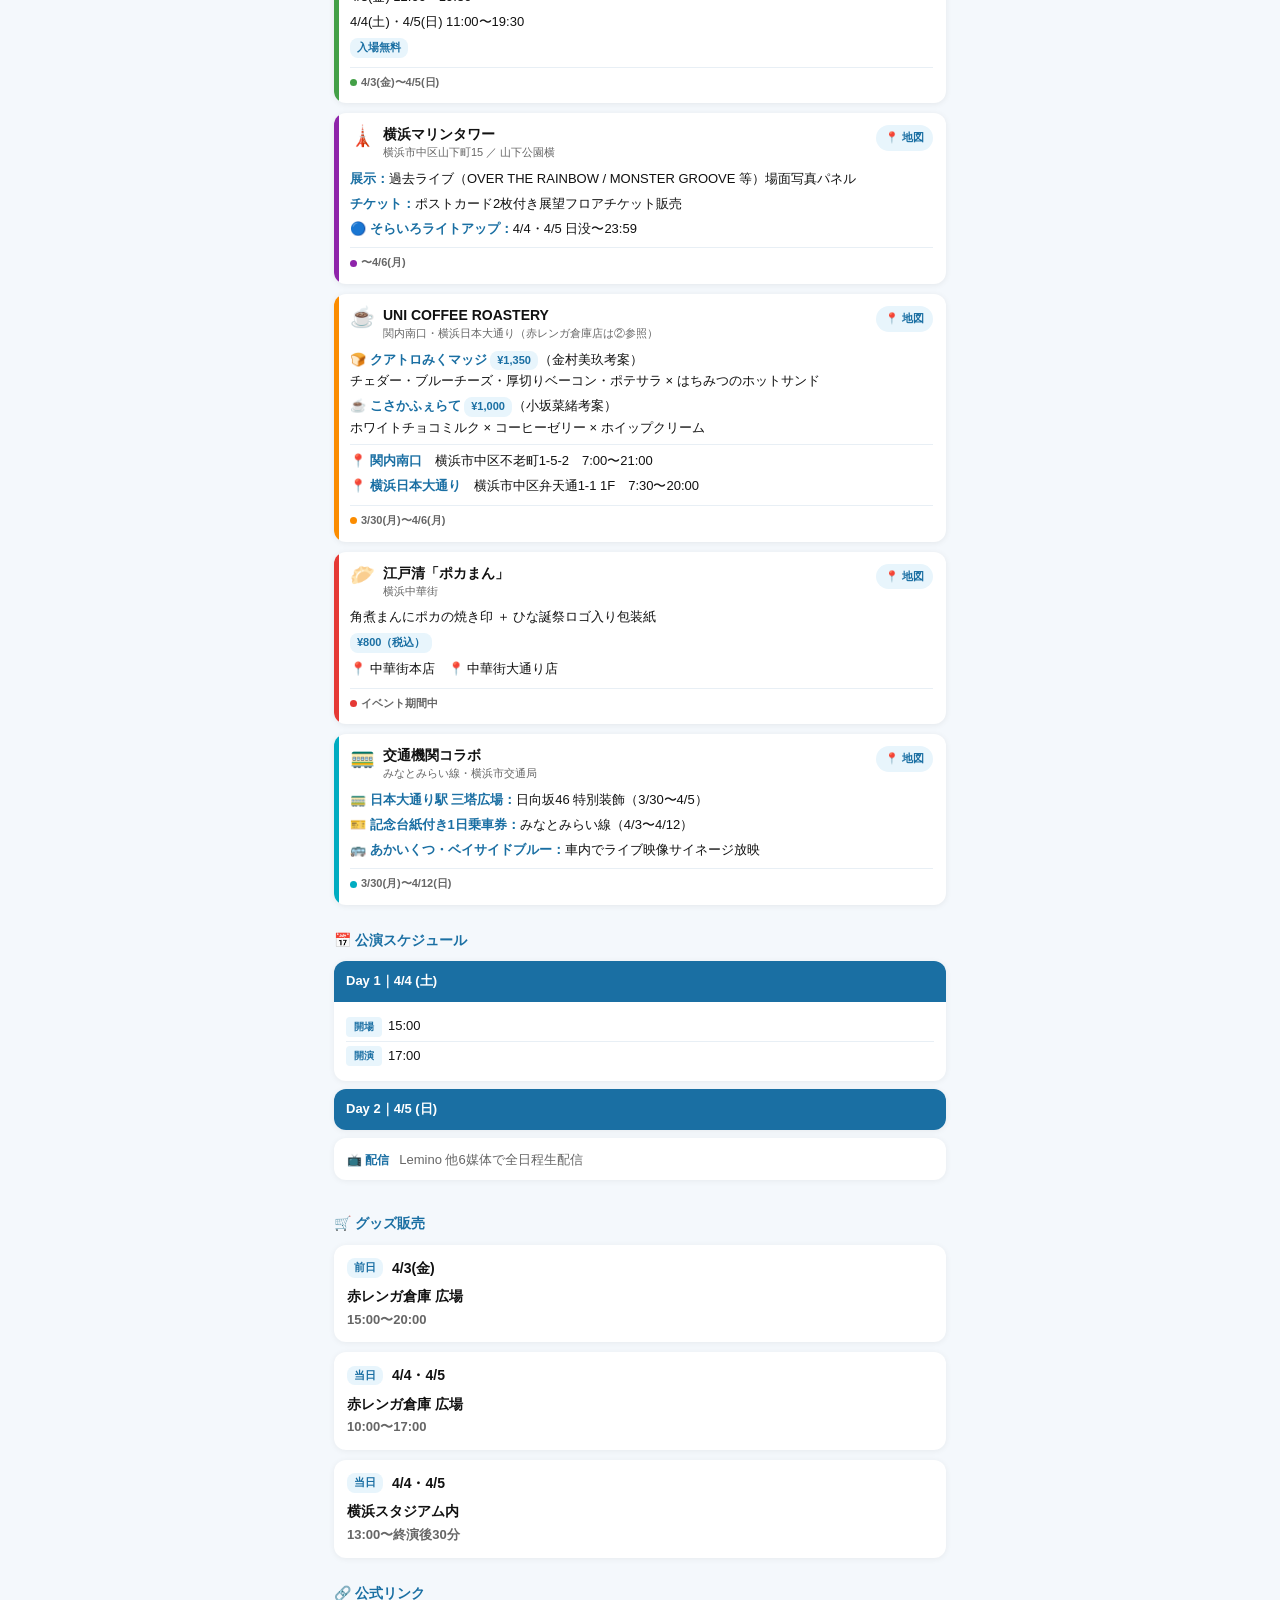
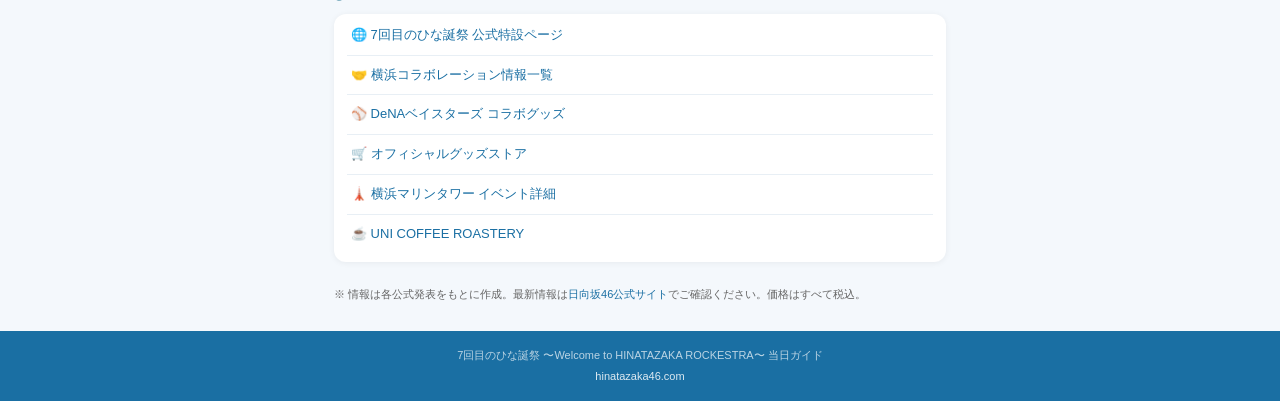
==== commit 162efd84: "Refactor app.js and index.html to simplify navigation and update map integration; remove deprecated " ====
--- a/index.html
+++ b/index.html
@@ -71,46 +71,21 @@
     </div>
 
     <!-- 地図 -->
-    <div
-      class="map-frame map-lazy"
-      data-map-src="https://www.google.com/maps/embed?pb=!1m18!1m12!1m3!1d6500.8!2d139.6430!3d35.4480!2m3!1f0!2f0!3f0!3m2!1i1024!2i768!4f13.1!3m3!1m2!1s0x60185427e50f1041%3A0x9c48e36e0e2d1337!2z5qiq5rWc44K544K_44K444Kr44CI44Ki44Og!5e0!3m2!1sja!2sjp!4v1"
-      data-map-title="横浜エリアマップ"
-    >
-      <div class="map-fallback">
-        <div class="map-fallback-title">地図を読み込みます</div>
-        <button type="button" class="map-show-btn" data-map-show>地図を表示</button>
-      </div>
-    </div>
-    <!-- 凡例（地図直下） -->
-    <div class="legend-bar">
-      <a class="leg" href="#access">
-        <div class="ldot" style="background:var(--c-stadium);"></div>横浜スタジアム
-      </a>
-      <a class="leg" href="https://maps.google.com/?q=横浜赤レンガ倉庫" target="_blank" rel="noopener">
-        <div class="ldot" style="background:var(--c-redbrick);"></div>赤レンガ倉庫
-      </a>
-      <a class="leg" href="https://maps.google.com/?q=臨港パーク+横浜" target="_blank" rel="noopener">
-        <div class="ldot" style="background:var(--c-central);"></div>臨港パーク
-      </a>
-      <a class="leg" href="https://maps.google.com/?q=横浜マリンタワー" target="_blank" rel="noopener">
-        <div class="ldot" style="background:var(--c-tower);"></div>マリンタワー
-      </a>
-      <a class="leg" href="https://maps.google.com/?q=UNI+COFFEE+ROASTERY+横浜" target="_blank" rel="noopener">
-        <div class="ldot" style="background:var(--c-unicoffee);"></div>UNI COFFEE
-      </a>
-      <a class="leg" href="https://maps.google.com/?q=横浜中華街" target="_blank" rel="noopener">
-        <div class="ldot" style="background:var(--c-chinatown);"></div>中華街
-      </a>
-      <a class="leg" href="https://maps.google.com/?q=日本大通り駅" target="_blank" rel="noopener">
-        <div class="ldot" style="background:var(--c-minatomi);"></div>日本大通り駅
-      </a>
+    <div class="map-frame map-frame--crop" aria-label="横浜エリアマップ">
+      <iframe
+        id="yokohama-map"
+        title="横浜エリアマップ（ピン付き）"
+        loading="lazy"
+        referrerpolicy="no-referrer-when-downgrade"
+        src="https://www.google.com/maps/d/embed?mid=19dE9UWyX50jd9NySJXjD5lwad0S62lk&amp;z=14&amp;ll=35.4453%2C139.6381"
+      ></iframe>
     </div>
 
     <!-- スポットカード -->
     <div class="spot-cards">
 
       <!-- ① 横浜スタジアム（会場＋行き方） -->
-      <div class="spot-card" id="access" data-tags="会場,グッズ,飲食">
+      <div class="spot-card" id="access" data-spot-id="stadium" data-lat="35.4394" data-lng="139.6374" data-tags="会場,グッズ,飲食">
         <div class="spot-bar" style="background:var(--c-stadium);"></div>
         <div class="spot-inner">
           <div class="spot-hd">
@@ -145,7 +120,7 @@
       </div>
 
       <!-- ② 横浜赤レンガ倉庫 -->
-      <div class="spot-card" data-tags="グッズ,飲食">
+      <div class="spot-card" data-spot-id="redbrick" data-lat="35.4526321" data-lng="139.6428944" data-tags="グッズ,飲食">
         <div class="spot-bar" style="background:var(--c-redbrick);"></div>
         <div class="spot-inner">
           <div class="spot-hd">
@@ -177,7 +152,7 @@
       </div>
 
       <!-- ③ 臨港パーク（CENTRAL） -->
-      <div class="spot-card" data-tags="展示,無料">
+      <div class="spot-card" data-spot-id="central" data-lat="35.461028" data-lng="139.637389" data-tags="展示,無料">
         <div class="spot-bar" style="background:var(--c-central);"></div>
         <div class="spot-inner">
           <div class="spot-hd">
@@ -205,7 +180,7 @@
       </div>
 
       <!-- ④ 横浜マリンタワー -->
-      <div class="spot-card" data-tags="展示">
+      <div class="spot-card" data-spot-id="marinetower" data-lat="35.443939" data-lng="139.650940" data-tags="展示">
         <div class="spot-bar" style="background:var(--c-tower);"></div>
         <div class="spot-inner">
           <div class="spot-hd">
@@ -231,7 +206,7 @@
       </div>
 
       <!-- ⑤ UNI COFFEE（関内・日本大通り） -->
-      <div class="spot-card" data-tags="飲食">
+      <div class="spot-card" data-spot-id="unicoffee" data-lat="35.4468455" data-lng="139.6408256" data-tags="飲食">
         <div class="spot-bar" style="background:var(--c-unicoffee);"></div>
         <div class="spot-inner">
           <div class="spot-hd">
@@ -261,7 +236,7 @@
       </div>
 
       <!-- ⑥ 横浜中華街 -->
-      <div class="spot-card" data-tags="飲食">
+      <div class="spot-card" data-spot-id="chinatown" data-lat="35.442815" data-lng="139.645929" data-tags="飲食">
         <div class="spot-bar" style="background:var(--c-chinatown);"></div>
         <div class="spot-inner">
           <div class="spot-hd">
@@ -287,7 +262,7 @@
       </div>
 
       <!-- ⑦ 日本大通り駅・交通コラボ -->
-      <div class="spot-card" data-tags="交通">
+      <div class="spot-card" data-spot-id="nihonodori" data-lat="35.446794" data-lng="139.642647" data-tags="交通">
         <div class="spot-bar" style="background:var(--c-minatomi);"></div>
         <div class="spot-inner">
           <div class="spot-hd">
--- a/styles.css
+++ b/styles.css
@@ -171,63 +171,21 @@
   position: relative;
   background: #fff;
 }
-.map-frame iframe { width: 100%; height: 320px; border: 0; display: block; }
-
-.map-fallback {
-  height: 320px;
-  display: flex;
-  align-items: center;
-  justify-content: center;
-  flex-direction: column;
-  gap: 10px;
-  padding: 14px;
-  color: var(--sub);
-  text-align: center;
-}
-.map-fallback .map-fallback-title {
-  font-weight: 800;
-  color: var(--text);
-}
-.map-show-btn {
-  display: inline-flex;
-  align-items: center;
-  gap: 3px;
-  background: var(--sky-l);
-  color: var(--sky-d);
-  border-radius: 20px;
-  padding: 10px 14px;
-  font-size: 12px;
-  font-weight: 800;
-  border: 1px solid rgba(0,0,0,.03);
-}
-
-/* 凡例バー（地図直下） */
-.legend-bar {
-  background: #fff;
-  border: 1px solid var(--line);
-  border-top: none;
-  border-radius: 0 0 var(--r) var(--r);
-  padding: 8px 12px;
-  display: flex;
-  flex-wrap: wrap;
-  gap: 6px;
+
+/* My Maps埋め込みは帯・凡例をURLで消せないため、クリップで地図主体だけ見せる（Google側UI変更で要調整） */
+.map-frame--crop {
+  --map-crop-top: 56px;
+  /* 見やすさ優先。下にMy Mapsの凡例が出る場合は height を少し下げる */
+  height: clamp(300px, 48vh, 400px);
   margin-bottom: 14px;
-  box-shadow: 0 2px 8px rgba(0,0,0,.05);
-}
-.leg {
-  display: flex;
-  align-items: center;
-  gap: 4px;
-  font-size: 11px;
-  font-weight: 600;
-  color: var(--text);
-  cursor: pointer;
-  padding: 2px 4px;
-  border-radius: 4px;
-  transition: background .12s;
-}
-.leg:hover { background: var(--sky-l); }
-.ldot { width: 9px; height: 9px; border-radius: 50%; flex-shrink: 0; }
+}
+.map-frame--crop iframe {
+  width: 100%;
+  height: 620px;
+  border: 0;
+  display: block;
+  margin-top: calc(-1 * var(--map-crop-top));
+}
 
 /* ── スポット検索/フィルタ ── */
 .spot-filterbar {
@@ -441,8 +399,13 @@
   header { padding: 14px 14px 12px; }
   nav a { padding: 10px 10px; }
   .w { padding: 0 12px; }
-  .map-frame iframe { height: 260px; }
-  .map-fallback { height: 260px; }
+  .map-frame--crop {
+    --map-crop-top: 52px;
+    height: clamp(260px, 42vh, 340px);
+  }
+  .map-frame--crop iframe {
+    height: 580px;
+  }
   .spot-title { font-size: 13px; }
 }
 
